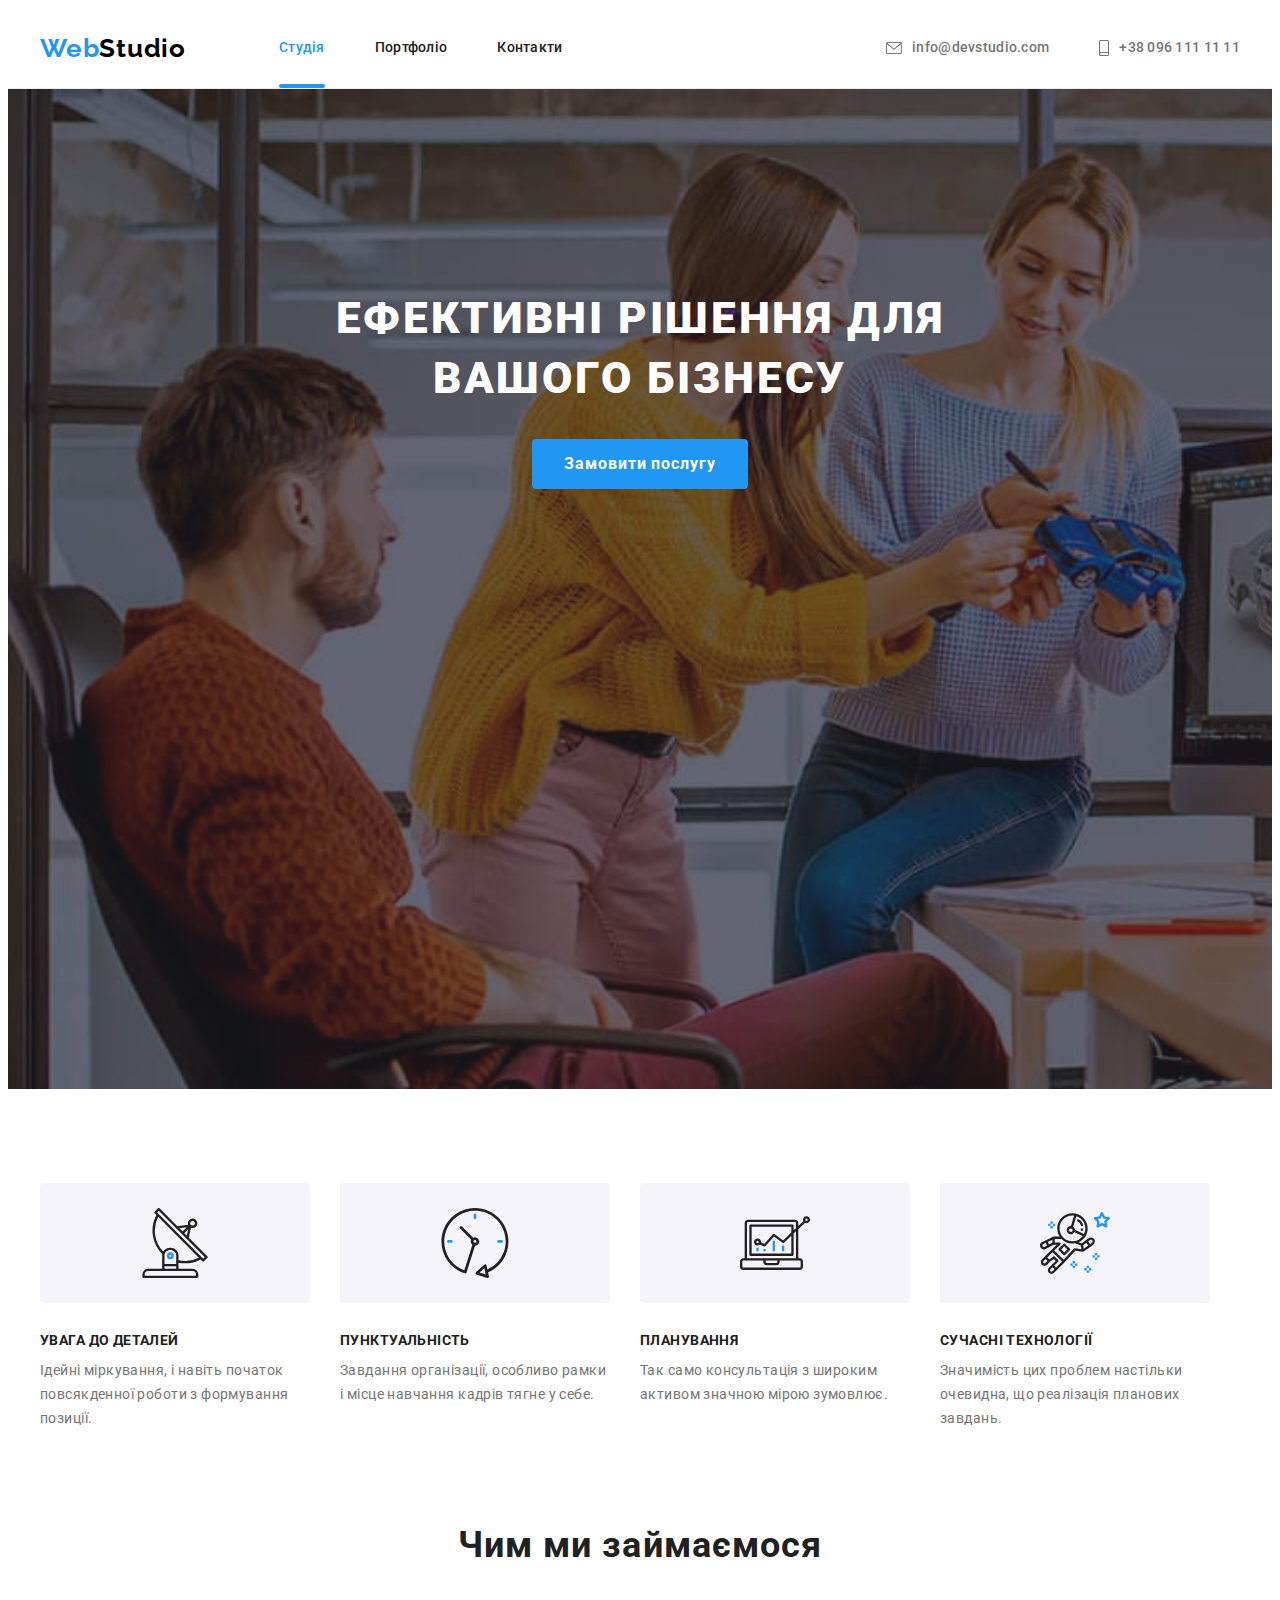
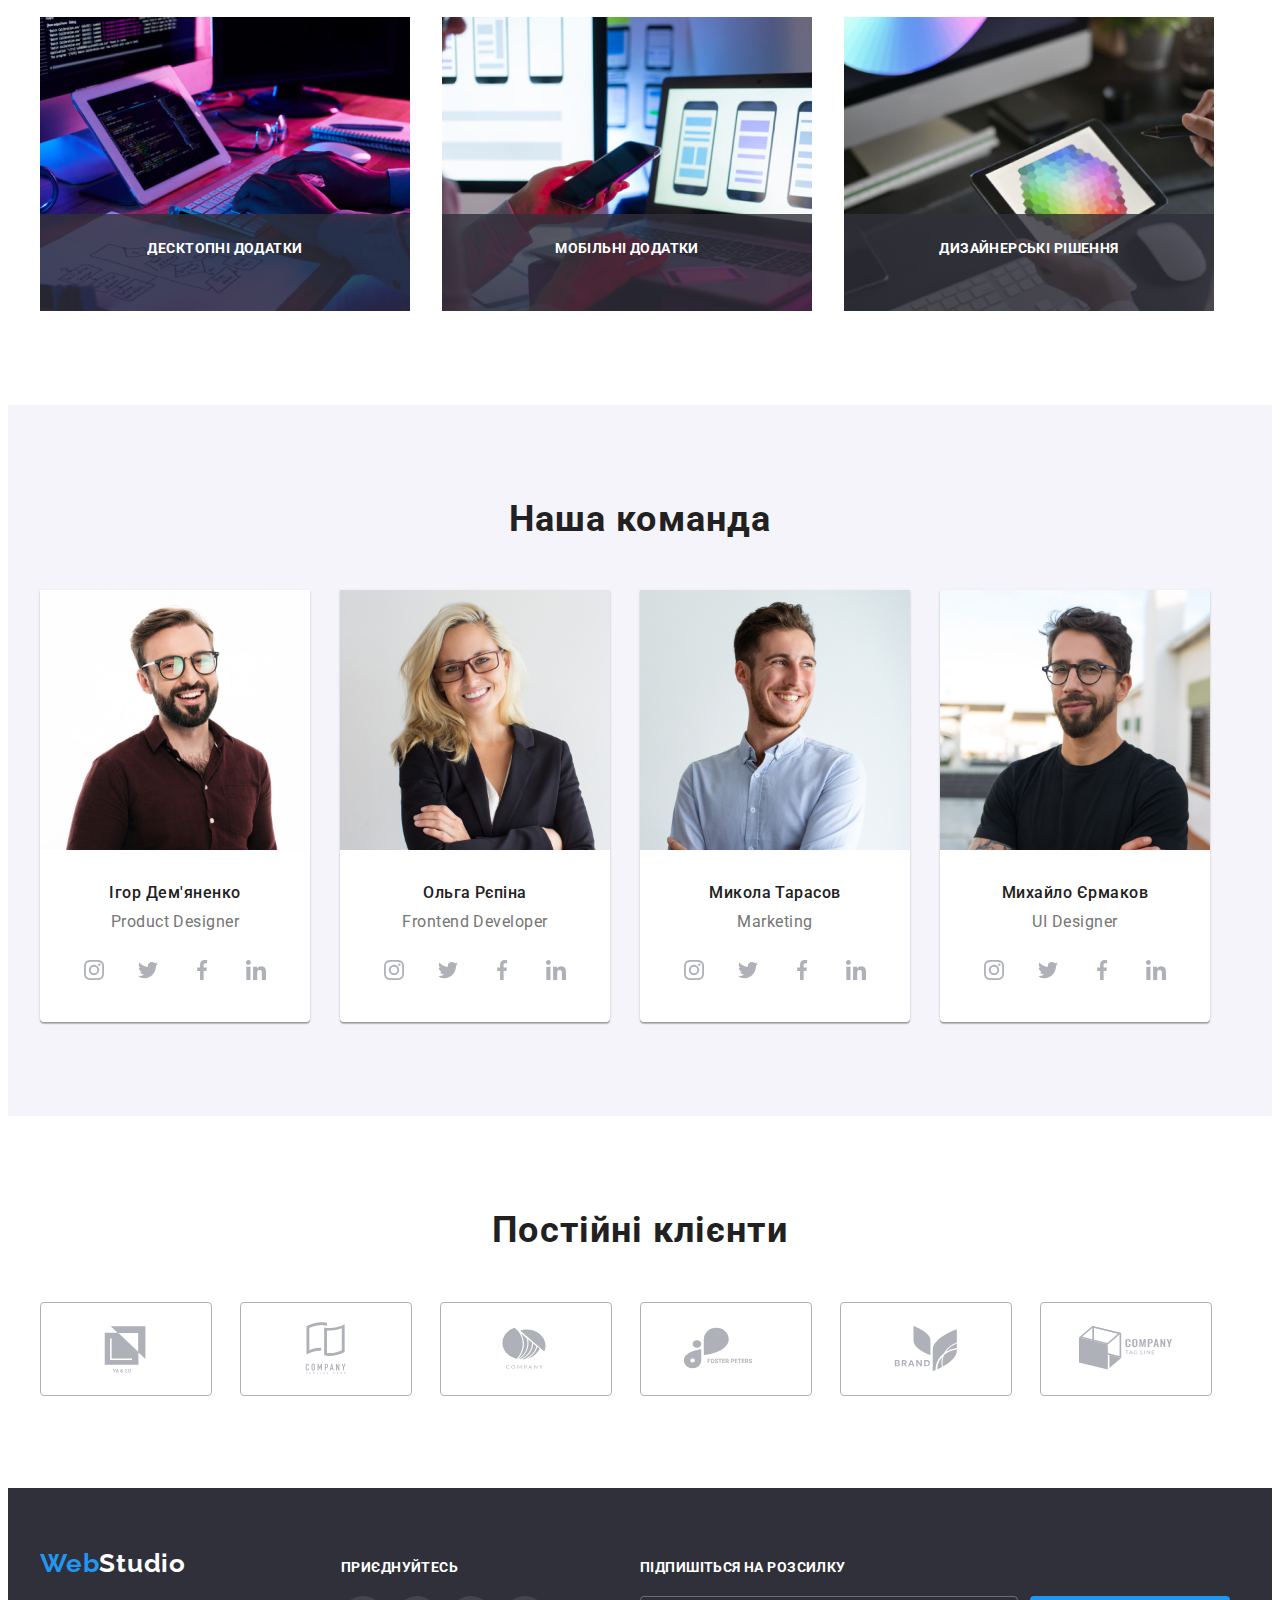
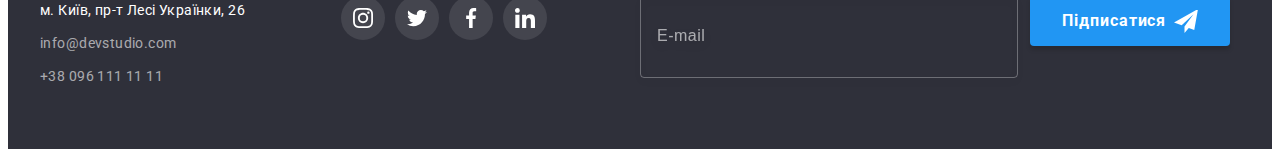
==== index.html @ b63fa40c "kopihw6" ====
<!DOCTYPE html>
<html lang="uk">
  <head>
    <meta charset="UTF-8" />
    <meta http-equiv="X-UA-Compatible" content="IE=edge" />
    <meta name="viewport" content="width=device-width, initial-scale=1.0" />
    <link rel="preconnect" href="https://fonts.googleapis.com">
<link rel="preconnect" href="https://fonts.gstatic.com" crossorigin>
<link href="https://fonts.googleapis.com/css2?family=Raleway:wght@700&family=Roboto:wght@400;500;700;900&display=swap" rel="stylesheet">
<link rel="stylesheet" href="https://cdnjs.cloudflare.com/ajax/libs/modern-normalize/1.1.0/modern-normalize.min.css" 
integrity="sha512-wpPYUAdjBVSE4KJnH1VR1HeZfpl1ub8YT/NKx4PuQ5NmX2tKuGu6U/JRp5y+Y8XG2tV+wKQpNHVUX03MfMFn9Q==" crossorigin="anonymous" referrerpolicy="no-referrer" />    
<link rel="stylesheet" href="css/styles.css">
    <title>Студія</title>
  </head>
  <body>
    <!-- шапка-->
    <header class="header ">
      <div class="header-menu container">
      <a class="header-link link" href="./index.html"><span class="colortext">Web</span>Studio</a>
      <nav>
        <ul class="header-list" > 
          <li class="header-list-item list" ><a class="header-links current link" href="./index.html"> Студія</a></li>
          <li class="header-list-item list"><a class="header-links link" href="./portfolio.html">Портфоліо</a></li>
          <li class="header-list-item list"><a class="header-links link" href="#">Контакти</a></li>
        </ul>
      </nav>
      <ul class="kontakt">
        <li class="contakt-item list">
          <a class="header-mail link kontakt-link" href="mailto:info@devstudio.com">
            <svg class="kontakt-icon" width="16" height="12">
              <use href="./images/icons.svg#envelope" ></use>
            </svg>
            info@devstudio.com</a>
        </li>
        <li class="contakt-item list">
          <a class="header-tel link" href="tel:+380961111111">
            <svg class="kontakt-icon" width="10" height="16">
              <use href="./images/icons.svg#smartphone" ></use>
            </svg> 
            +38 096 111 11 11</a></li>
      </ul>
    </div>
    </header>
    <!-- главная-->
    <main >
      <!--блок 1-->
      


      <section class="hat section overlay " >
        <div class="container ">
        <h1 class="hat-title">Ефективні рішення для вашого бізнесу</h1>
        <button data-modal-open class="hat-btn" type="button">Замовити послугу</button>
        
      </div>


      </section>
   
      <!-- особенности -->
      <section class="property section" >
        <div class="container">
        <h2 class="visually-hidden" >Особености</h2>
        <ul class="property-list" >
          <li class="property-item list ">

            <div class="icon-link">
              <svg class="icon-sot" width="70" height="70">
                <use href="./images/icons.svg#antenna"></use>
              </svg>
             </div>
            <h3 class="property-titles">УВАГА ДО ДЕТАЛЕЙ</h3>
            <p class="property-text">
              Ідейні міркування, і навіть початок повсякденної роботи з
              формування позиції.
            </p>
          </li>
          <li class="property-item list ">
            <div class="icon-link">
              <svg class="icon-sot" width="70" height="70">
                <use href="./images/icons.svg#clock"></use>
              </svg>
            </div>
            <h3 class="property-titles">ПУНКТУАЛЬНІСТЬ</h3>
             <p class="property-text">
              Завдання організації, особливо рамки і місце навчання кадрів тягне
              у себе.
            </p>
          </li>
          <li class="property-item list ">
            <div class="icon-link">
              <svg class="icon-sot" width="70" height="70">
                <use href="./images/icons.svg#diagram"></use>
              </svg>
            </div>
            <h3 class="property-titles">ПЛАНУВАННЯ</h3>
            <p class="property-text">
              Так само консультація з широким активом значною мірою зумовлює.
            </p>
          </li>
          <li class="property-item list ">
            <div class="icon-link">
              <svg class="icon-sot" width="70" height="70">
                <use href="./images/icons.svg#astronaut"></use>
              </svg>
            </div>
            <h3 class="property-titles">СУЧАСНІ ТЕХНОЛОГІЇ</h3>
            <p class="property-text">
              Значимість цих проблем настільки очевидна, що реалізація планових
              завдань.
            </p>
          </li>
        </ul>
      </div>
      </section>

      <!-- наши работы -->
      <section class="work">
        <div class="container">
        <h2 class="work-title">Чим ми займаємося</h2>
        <ul class="work-list">
          <li class="work-item list">
            <a  href="#">
              <div class="work-link" >
                  <img
                src="./images/img1.jpg"
                alt="веб сайті"
                width="370"
                height="294"
              />
              <p class="work-text">
                Десктопні додатки
              </p>
            
              </div>
            </a>
          </li>

          <li class="work-item list">
            <a href="#">
              <div class="work-link" >
              <img
                src="./images/img2.jpg"
                alt="додаткі"
                width="370"
                height="294" />
            <p class="work-text">
              Мобільні додатки
            </p>
            </div>
          </a>
          </li>

          <li class="work-item list">
            <a href="#">
              <div class="work-link" >
              <img
                src="./images/img3.jpg"
                alt="дизайн"
                width="370"
                height="294" />
                <p class="work-text">
                  Дизайнерські рішення
                </p>
              
                </div>
              </a>
          </li>

        </ul>
        </div>
      </section>
      <!-- наша команда -->
      <section class="team section">
        <div class="container">
        <h2 class="team-title">Наша команда</h2>
        <ul class="team-list">
          <li class="team-item list">
            <img
              src="./images/img41.jpg"
              alt="Ігор Дем'яненко"
              width="270"
              height="260"
            />
            <div class="team-dop">
                <h3 class="team-item-title">Ігор Дем'яненко</h3>
                <p class="team-item-text" lang="en">Product Designer</p>
          
                  <ul class="team-cot-list">
              <li class="team-cot-item">
                  <a class="team-cot-link" href="">
                    <svg class="team-cot-icon" width="20" height="20">
                      <use href="./images/icons.svg#instagram-">
                      </use>
                    </svg>
                  </a>
              </li>
              <li class="team-cot-item">
                <a class="team-cot-link" href="">
                  <svg class="team-cot-icon" width="20" height="20">
                    <use href="./images/icons.svg#twitter-1">
                    </use>
                  </svg>
                </a>
              </li>
              <li class="team-cot-item">
                <a class="team-cot-link" href="">
                  <svg class="team-cot-icon"  width="20" height="20">
                    <use href="./images/icons.svg#facebook">
                    </use>
                  </svg>
                </a>
              </li>
              <li class="team-cot-item">
                <a class="team-cot-link" href="">
                  <svg class="team-cot-icon"  width="20" height="20">
                    <use href="./images/icons.svg#linkedin-1">
                    </use>
                  </svg>
                </a>
              </li>
            </ul>
          </div>

          </li>
          <li class="team-item list">
            <img
              src="./images/img42.jpg"
              alt="Ольга Рєпіна"
              width="270"
              height="260"
            />
            <div class="team-dop">
               <h3 class="team-item-title">Ольга Рєпіна</h3>
            <p class="team-item-text"  lang="en">Frontend Developer</p>
              <ul class="team-cot-list">
          <li class="team-cot-item">
              <a class="team-cot-link" href="">
                <svg class="team-cot-icon" width="20" height="20" >
                  <use href="./images/icons.svg#instagram-">
                  </use>
                </svg>
              </a>
          </li>
          <li class="team-cot-item">
            <a class="team-cot-link" href="">
              <svg class="team-cot-icon" width="20" height="20" >
                <use href="./images/icons.svg#twitter-1">
                </use>
              </svg>
            </a>
          </li>
          <li class="team-cot-item">
            <a class="team-cot-link" href="">
              <svg class="team-cot-icon"  width="20" height="20" >
                <use href="./images/icons.svg#facebook">
                </use>
              </svg>
            </a>
          </li>
          <li class="team-cot-item">
            <a class="team-cot-link" href="">
              <svg class="team-cot-icon"  width="20" height="20" >
                <use href="./images/icons.svg#linkedin-1">
                </use>
              </svg>
            </a>
          </li>
        </ul>
      </div>
           
          </li>
          <li class="team-item list">
            <img
              src="./images/img43.jpg"
              alt="Микола Тарасов"
              width="270"
              height="260"
            />
            <div class="team-dop">
                <h3 class="team-item-title">Микола Тарасов</h3>
                <p class="team-item-text" lang="en">Marketing</p>

              <ul class="team-cot-list">
          <li class="team-cot-item">
              <a class="team-cot-link" href="">
                <svg class="team-cot-icon" width="20" height="20">
                  <use href="./images/icons.svg#instagram-">
                  </use>
                </svg>
              </a>
          </li>
          <li class="team-cot-item">
            <a class="team-cot-link" href="">
              <svg class="team-cot-icon" width="20" height="20">
                <use href="./images/icons.svg#twitter-1">
                </use>
              </svg>
            </a>
          </li>
          <li class="team-cot-item">
            <a class="team-cot-link" href="">
              <svg class="team-cot-icon"  width="20" height="20">
                <use href="./images/icons.svg#facebook">
                </use>
              </svg>
            </a>
          </li>
          <li class="team-cot-item">
            <a class="team-cot-link" href="">
              <svg class="team-cot-icon"  width="20" height="20">
                <use href="./images/icons.svg#linkedin-1">
                </use>
              </svg>
            </a>
          </li>
        </ul>
      </div>
          </li>
          <li class="team-item list">
            <img
              src="./images/img44.jpg"
              alt="Михайло Єрмаков"
              width="270"
              height="260"
            />
            <div class="team-dop">
             <h3 class="team-item-title">Михайло Єрмаков</h3>
             <p class="team-item-text" lang="en">UI Designer</p>  
            
              <ul class="team-cot-list">
          <li class="team-cot-item">
              <a class="team-cot-link" href="">
                <svg class="team-cot-icon" width="20" height="20">
                  <use href="./images/icons.svg#instagram-">
                  </use>
                </svg>
              </a>
          </li>
          <li class="team-cot-item">
            <a class="team-cot-link" href="">
              <svg class="team-cot-icon" width="20" height="20">
                <use href="./images/icons.svg#twitter-1">
                </use>
              </svg>
            </a>
          </li>
          <li class="team-cot-item">
            <a class="team-cot-link" href="">
              <svg class="team-cot-icon"  width="20" height="20">
                <use href="./images/icons.svg#facebook">
                </use>
              </svg>
            </a>
          </li>
          <li class="team-cot-item">
            <a class="team-cot-link" href="">
              <svg class="team-cot-icon"  width="20" height="20">
                <use href="./images/icons.svg#linkedin-1">
                </use>
              </svg>
            </a>
          </li>
        </ul>
      </div>
          </li>
        </ul>
        </div>
      </section>
    </main>

    <!-- ПОСТОЯННІЕ КЛИЕНТІ -->
    <section class="klients section ">
      <div class="container">
        <h2 class="klients-title">Постійні клієнти</h2>
        <ul class="klients-list">
          <ll class="klients-item">
            <a class="klients-link" href="">
              <svg class="klients-icon" width="106" height="60">
                <use href="./images/icons.svg#Logo"></use>
              </svg>
            </a>
          </ll>
          <ll class="klients-item">
            <a class="klients-link" href="">
              <svg class="klients-icon" width="106" height="60">
                <use href="./images/icons.svg#Logo-1"></use>
              </svg>
            </a>
          </ll>
          <ll class="klients-item">
            <a class="klients-link" href="">
              <svg class="klients-icon" width="106" height="60">
                <use href="./images/icons.svg#Logo-2"></use>
              </svg>
            </a>
          </ll>
          <ll class="klients-item">
            <a class="klients-link" href="">
              <svg class="klients-icon" width="106" height="60">
                <use href="./images/icons.svg#Logo-3"></use>
              </svg>
            </a>
          </ll>
          <ll class="klients-item">
            <a class="klients-link" href="">
              <svg class="klients-icon" width="106" height="60">
                <use href="./images/icons.svg#Logo-4"></use>
              </svg>
            </a>
          </ll>
          <ll class="klients-item">
            <a class="klients-link" href="">
              <svg class="klients-icon" width="106" height="60">
                <use href="./images/icons.svg#Logo-5"></use>
              </svg>
            </a>
        </ll>
        </ul>
      </div>
    </section>

    <!--підвал-->
    <footer class="footer ">
      <div class="container footer-container">
      <div class="footer-nav">
      <a class="footer-link link" href="./index.html"> <span class="colortext">Web</span>Studio</a>
      <address class="adress">
        <p class="adress-text">м. Київ, пр-т Лесі Українки, 26 </p>
        <ul class="">
          <li class="list">
            <a class="footer-mail link" href="mailto:info@devstudio.com">info@devstudio.com</a>
          </li>
          <li class="list">
            <a class="footer-tel link" href="tel:+380961111111">+38 096 111 11 11</a></li>
        </ul>
      </address>
      </div>
      <div class="footer-cot-seti">
        <h2 class="title-cot-seti">
          приєднуйтесь
        </h2>
        <ul class="footer-cot-list">
          <li class="footer-cot-item">
              <a class="footer-cot-link" href="">
                <svg class="footer-cot-icon" width="20" height="20">
                  <use href="./images/icons.svg#instagram-">
                  </use>
                </svg>
              </a>
          </li>
          <li class="footer-cot-item">
            <a class="footer-cot-link" href="">
              <svg class="footer-cot-icon" width="20" height="20">
                <use href="./images/icons.svg#twitter-1">
                </use>
              </svg>
            </a>
          </li>
          <li class="footer-cot-item">
            <a class="footer-cot-link" href="">
              <svg class="footer-cot-icon"  width="20" height="20">
                <use href="./images/icons.svg#facebook">
                </use>
              </svg>
            </a>
          </li>
          <li class="footer-cot-item">
            <a class="footer-cot-link" href="">
              <svg class="footer-cot-icon"  width="20" height="20">
                <use href="./images/icons.svg#linkedin-1">
                </use>
              </svg>
            </a>
          </li>
        </ul>
      </div>
      <form class="js-speaker-form footer-form" >
         <h2 class="footer-form-title">Підпишіться на розсилку</h2>
    <ul class="form-item">
      <li class="form-list">
        <label for="mail">  </label>
             <input  type="email" name="mail" id="mail" placeholder="E-mail">
      </li>
      <li class="form-list">
        <button class="footer-form-btn" type="submit">Підписатися
          <svg class="footer-form-icon" width="24" height="24">
            <use href="./images/icons.svg#icon-send" ></use>
          </svg> 
         </button>
      </li>
    </ul>
      </form>
    </div>
    </footer>

    <div class="backdrop is-hidden" data-modal>
      <div class="modal">
        <button data-modal-close class="btn-close" >
          <svg class="icon-close" height="18" width="18">
            <use href="./images/close.svg#close"></use>
          </svg>
        </button>
       
        <form class="js-speaker-form modal-form" >
          <h2 class="modal-form-title">Залиште свої дані, ми вам передзвонимо</h2>
          <div class="modal-form-name">
                <input class="modal-input" type="text" name="name" id="name" placeholder=" ">
                <label class="modal-label" for="name"> Ім'я </label>

                      <svg class="name-svg" height="12px" width="12px">
                          <use href="./images/icons.svg#Vector-5"></use>
                      </svg>
          </div>
          <div class="modal-form-mail">
            <input class="modal-input" type="email" name="mail" id="mail" placeholder=" ">
            <label class="modal-label"  for="mail"> Пошта </label>
        
              <svg class="name-svg" height="12px" width="12px">
                  <use href="./images/icons.svg#Vector-1"></use>
              </svg>
     
          </div> 
          <div class="modal-form-tel">
            <input class="modal-input" type="tel" name="tel" id="tel" placeholder=" ">
            <label class="modal-label"  for="tel"> Телефон </label>
          
              <svg class="name-svg" height="12px" width="12px">
                  <use href="./images/icons.svg#Vector-2"></use>
              </svg>
      
          </div> 



          <div class="modal-form-comment">
            <label class="modal-label-comment"  for="comment"> Коментар </label>
            <textarea class="modal-comment" name="comment" id="comment"  placeholder="Введіть текст"></textarea>
          </div> 


          <div class="madal-form-policy">
            <label class="modal-label-policy" > 
              <input class="checkbox" type="checkbox" name="policy" value="html"> 
              
              <svg class="modal-icon" width="11px" height="8px">
                <use href="./images/icons.svg#Vector"></use>
              </svg> 
              Погоджуюся з розсилкою та приймаю <a class="policy-link" href="">Умови договору </a>
            </label>
            </div> 
          <button class="btn-modal-form" type="submit">Відправити</button>
       </form> 
      </div>
      
      </div>
    <script src="./js/modal.js"></script>
     <script>
      (() => {
          document.querySelector('.js-speaker-form').addEventListener('submit', e => {
              e.preventDefault();

              new FormData(e.currentTarget).forEach((value, name) =>
                  console.log(`${name}: ${value}`),
              );

              e.currentTarget.reset();
          });
      })();
  </script> 
  </body>
</html>
---- css/styles.css ----
/* основной цвет #212121 */
/* вторичній цвет #757575 */
/* белый #FFFFFF*/
/* акцент-синий #2196F3*/
/* background: #F5F4FA;
background: #2F303A;
 */

:root{
    --primary-text-color:#212121;
    --titl-text-color:#757575;
    --accent-color:#2196F3;
    --background-color:#F5F4FA;
    --background-color-footer:#2F303A;
    --color-white: #fff;
    --timing-function: cubic-bezier(0.4, 0, 0.2, 1);

    
}
 
body {
    font-family: 'Roboto', sans-serif;
    background: #FFFFFF;
    color: var(--primary-text-color);
}

.container {
    width: 1200px;
    margin: 0 auto; 
    padding: 0 15px;
    padding-right: 15px; 
    /* background-color: aqua;  */

}

p,
h1,
h2,
h3,
h4,
h5,
h6
{
margin: 0;
}
ul {
    margin: 0;
    padding-left: 0;
    list-style: none;
}
.section{
    padding: 94px 0;
}
/* ----------------------шапка - header----------------------*/
.header-link{
    font-family: 'Raleway';
    font-style: normal;
    font-weight: 700;
    font-size: 26px;
    line-height: 1.19;
    letter-spacing: 0.03em;
    color: black;
    transition: color 250ms cubic-bezier(0.4, 0, 0.2, 1);
}
.colortext
{
    color: var(--accent-color)  ;
}
.list{
    list-style: none;
    margin: 0;
    padding: 0;
}
.link{
    text-decoration: none;
}
.header{
    background-color:#FFFFFF ;
    border-bottom: 1px solid #ececec;
}
.header-links{ 
    display: block;
    padding-top: 32px;
    padding-bottom: 32px;  
    font-weight: 500;
    font-size: 14px;
    line-height: 1.14;
    letter-spacing: 0.02em;
    color: var(--primary-text-color);
    transition:  color 250ms cubic-bezier(0.4, 0, 0.2, 1);
/* position: relative; */
}

.header-links:hover,
.header-links:focus {
    color: var(--accent-color);
}
.header-link:hover,
.header-link:focus {
    color: var(--accent-color);
}
.header-list {
    display: flex; 
    margin-left: 93px;
     
}

.header-list-item:not(:last-child)
{
    margin-right: 50px;
}

.header-mail, .header-tel {
    display:flex;
    align-items: center;
    padding-top: 32px;
    padding-bottom: 32px; 
    font-weight: 500;
    font-size: 14px;
    line-height: 1.14;
    letter-spacing: 0.02em;
    color: var(--titl-text-color);
    transition: color 250ms cubic-bezier(0.4, 0, 0.2, 1);
}
.header-mail:hover, .header-tel:hover,
.header-mail:focus, .header-tel:focus
{   color: var(--accent-color);}
.kontakt{
    display: flex;
    margin-left: auto;
    justify-content: center;
}
.contakt-item:not(:last-child){
    margin-right: 50px;
}
.header-menu{
    display: flex;
    align-items: center;
}
/* подчеркивание для активной страницы */
.current
{
    position: relative; 
    color:var(--accent-color);
    transition-property: background-color;
    transition-duration: 250ms; 
}
.current::after{
 position: absolute; 
    content: "";
    display: block;
    color: var(--accent-color);
    /* top: 97%;   */
    left: 0;
    bottom: 0; 
    width: 100%;
    height: 4px;
    background-size: cover; 
    background-color: var(--accent-color);
    border-radius: 2px;
    transition: 250ms cubic-bezier(0.4, 0, 0.2, 1);
}
/* иконки в контактах в шапке */
.kontakt-icon{
    fill: currentColor;
    margin-right: 10px;
}

/* -------------шапка в mane--------------- */
.overlay{
    background-image:linear-gradient(to right, rgba(47, 48, 58, 0.4),rgba(47, 48, 58, 0.4)),
     url(../images/header.jpg);
    margin-left: auto;
    margin-right: auto;
    max-width: 1600px;
    height: 600px;
    background-color:  #C4C4C4;
    background-repeat: no-repeat;
    background-size: cover;
   
}
.hat{
    padding: 200px 0;
    text-align: center;   
    
   

    
}
.hat-title{
    font-weight: 900;
    font-size: 44px;
    line-height: 1.36;
     text-align: center;  
    letter-spacing: 0.06em;
    text-transform: uppercase;
    color: #FFFFFF;
    margin-top: 0;
    margin-bottom: 30px;
    margin-right: auto;
    margin-left:auto;
    width: 696px;
}

.hat-btn{
    display: inline-block;
     align-items: center; 
    font-family: 'Roboto';
    font-style: normal;
    font-weight: 700;
    font-size: 16px;
    line-height: 1.87;
    background-color:var(--accent-color) ;
    color: #FFFFFF;
    cursor: pointer;
    letter-spacing: 0.06em;
    border-radius: 4px;
    padding: 10px 32px;
    border: none;
    text-align: center; 
    min-width: 216px;
 
    }  


    /* модалка */
    .backdrop{
        position: fixed;
        top: 0;
        left: 0;
        width: 100%;
        height: 100%;
        background:  rgba(0, 0, 0, 0.2);
        transition: opacity 300ms linear, visibility 300ms linear;
    }
    .modal{
position: absolute;
width: 528px;
min-height: 581px;
left: 50%;
top: 50%;
background: #FFFFFF;
box-shadow: 0px 1px 3px rgba(0, 0, 0, 0.12), 0px 1px 1px rgba(0, 0, 0, 0.14), 0px 2px 1px rgba(0, 0, 0, 0.2);
border-radius: 4px;
transform: translate(-50%, -50%) scale(1);
transition: transform 250ms cubic-bezier(0.4, 0, 0.2, 1);
    }
.backdrop.is-hidden .modal{
    transform: translate(-50%, -50%) scale(0);
    transition: transform 250ms cubic-bezier(0.4, 0, 0.2, 1);
}
    

   
  .icon-close:focus, .icon-close:hover, 
   .btn-close:focus, .btn-close:hover {
    fill: var(--accent-color);


   }
   .btn-close{
    position: absolute;
    background: #fff;
    border: 1px solid rgba(0, 0, 0, 0.1);
    display: flex;
    align-items: center;
    justify-content: center;
    width: 30px;
    height: 30px;
    border-radius: 50%;
    top: 8px;
    right: 8px;
    cursor: pointer;
    fill: #000;;
    z-index: 3;

   }
   .backdrop.is-hidden{
    opacity: 0;
    pointer-events: none;
    visibility: hidden;
   }
   
/* -------------------особенности -----------------*/
.visually-hidden {
    position: absolute;
    width: 1px;
    height: 1px;
    margin: -1px;
    border: 0;
    padding: 0;
    white-space: nowrap;
    clip-path: inset(100%);
    clip: rect(0 0 0 0);
    overflow: hidden;}
.property-list{
    display: flex;
    
}
.property-item{
    width: 270px;
}
 /* .property-item::before{ 
    display:block;
    content:"";
    height: 120px;
    background-size: 70px; 
    background-repeat: no-repeat;
    background-position: center;
    background-color: #F5F4FA;
    border-radius: 4px;
    margin-bottom: 30px;
}
.icon-antenna::before{
   
    background-image: url(../images/antenna\ 1.svg);
}
.icon-clock::before{
    background-image: url(../images/clock\ 1.svg);
}
.icon-diagram::before{
    background-image: url(../images/diagram\ 1.svg);
}
.icon-astranavt::before{
background-image: url(../images/astronaut\ 1.svg); } */

.property-item:not(:last-child){
    margin-right: 30px;
}    

 .icon-link{
    color: var(--primary-text-color);
    display: flex;
    align-items: center;
    justify-content: center;
    background:var(--background-color);
    width: 270px;
    height: 120px;
    border:none;
    border-radius: 4px;
    margin-bottom: 30px;

}
.icon-sot{
    fill: currentColor;
}
.property-titles{
    font-weight: 700;
    font-size: 14px;
    line-height: 1.14;
    letter-spacing: 0.03em;
    text-transform: uppercase;
    color: var(--primary-text-color);
    margin-bottom: 10px;

}
.property-text{
    font-size: 14px;
    line-height: 1.71;
    letter-spacing: 0.03em;
    color: var(--titl-text-color);
}

/* -------------------наши роботі--------------- */
 .work-title{
    font-weight: 700;
    font-size: 36px;
    line-height: 1.16;
    text-align: center; 
    letter-spacing: 0.03em;
    color:var(--primary-text-color);
    margin-bottom: 50px;
    }
.work
{ padding-bottom: 94px;}
    .work-list{
        display: flex;
    }
    .work-item:not(:last-child){
        margin-right: 32px;
    }
.work-link{
    position: relative; 
    display: block;
    line-height: 0;
}
.work-text{
  position: absolute;  
 font-weight: 700;
font-size: 14px;
line-height: 1.14;
text-align: center;
letter-spacing: 0.03em;
text-transform: uppercase;  
bottom: 0;
right: 0;
width: 370px;
height: 70px;
padding-top: 27px;
text-align: center;
background: rgba(47, 48, 58, 0.8);
color: #ffffff;
}


/* ---------команда--------------- */

.team{
    background: #F5F4FA;
}
 .team-title{
    font-weight: 700;
    font-size: 36px;
    line-height: 1.16;
    text-align: center; 
    letter-spacing: 0.03em;
    color:var(--primary-text-color);
    margin-bottom: 50px;
 }
 .team-list{
    display: flex;
    
 }
 .team-item{
width: 270px;
left: 815px;
top: 1632px;
background: #FFFFFF;
box-shadow: 0px 1px 3px rgba(0, 0, 0, 0.12), 0px 1px 1px rgba(0, 0, 0, 0.14), 0px 2px 1px rgba(0, 0, 0, 0.2);
border-radius: 0px 0px 4px 4px;
 }
 .team-item:not(:last-child){
    margin-right: 30px;
 }
  .team-item-title{
    font-weight: 500;
    font-size: 16px;
    line-height: 1.18;
    text-align: center;
    letter-spacing: 0.03em;
    color: var(--primary-text-color);
    
  }
  .team-item-text{
    font-size: 16px;
    line-height: 1.18;
    text-align: center;
    letter-spacing: 0.03em;
    color: var(--titl-text-color);
    padding-top: 10px; 
  }
 .team-dop{
    padding: 30px 0;
    text-align: center;
   

/* Наша команда -- соц сети  */
    
} 
.team-cot-link{
    color:  #AFB1B8;
    display: flex;
    align-items: center;
    justify-content: center;
    width: 44px;
    height: 44px;
    border-radius: 50%;
    background:var(--color-white);
  
    transition: color 250ms linear,background 250ms linear;
}
.team-cot-link:hover, .team-cot-link:focus{
   background-color: var(--accent-color);
   color: var(--color-white);
}
.team-cot-icon{
    fill: currentColor;
}
.team-cot-list{
    display: flex;
    align-items: center;
    justify-content: center;
    margin-top: 16px;
  
 
}
.team-cot-item:not(:last-child){
    margin-right: 10px;
}
/* ПОСТОЯННЫЕ КЛИЕНТЫ */
.klients-title{
font-style: normal;
font-weight: 700;
font-size: 36px;
line-height: 1.16;
text-align: center;
letter-spacing: 0.03em;
margin-bottom: 50px;
color: var(--primary-text-color);
}
.klients-item{
    width: 170px;
    height: 92px;   
}
      .klients-link{
        color:  #AFB1B8;
        display: flex;
        align-items: center;
        justify-content: center;
        background:var(--color-white);
        width: 100%;
        height: 100%;
        border: 1px solid #AFB1B8;
        border-radius: 4px;
    
        transition: color 250ms linear, border 250ms linear;
    }
    .klients-link:hover, .klients-link:focus{
       color: var(--accent-color);
       border-color: var(--accent-color);
    }
    .klients-icon{
        fill: currentColor;
    }
    .klients-list{
        display: flex;
     
    }
    .klients-item:not(:last-child){
        margin-right: 30px;
    }  
/* ----------------футер-подвал ------------------*/
.footer-mail, .footer-tel{
    display: inline-block;
    font-style: normal;
    font-size: 14px;
    line-height: 1.71;
    letter-spacing: 0.03em;
    color: rgba(255, 255, 255, 0.6);
   transition: color 250ms cubic-bezier(0.4, 0, 0.2, 1);  
}
.footer-mail{
 padding-bottom:  9px; 
 
}

.footer-mail:hover, .footer-tel:hover,
.footer-mail:focus, .footer-tel:focus{
    color: var(--accent-color);
}
.footer{
    display: block;
    background: #2F303A;
    padding-top: 60px;
    padding-bottom: 60px;
}
.footer-container{
    display: flex;
    align-items: baseline;
}
.footer-nav{
    display: block;
    width: 231px;
}
.adress-text{
    display:inline-block;
    font-style: normal;
    font-size: 14px;
    line-height: 1.71;
    letter-spacing: 0.03em;
    color: #FFFFFF;
    padding-bottom: 9px;
}
.footer-link{
    display: inline-block;
    font-family: 'Raleway';
    font-style: normal;
    font-weight: 700;
    font-size: 26px;
    line-height: 1.19;
    letter-spacing: 0.03em;
    color: #FFFFFF;
    margin-bottom: 20px;
    transition:color 250ms cubic-bezier(0.4, 0, 0.2, 1);

}
.footer-link:hover, .footer-link:focus
{color: var(--accent-color);}
.address{
    display:block;
}

/* Социалные сети в футере */


/* присойденяйтесь */
.footer-cot-seti{
    margin-left: 70px;
}
.title-cot-seti{
display: block;
font-style: normal;
font-weight: 700;
font-size: 14px;
line-height: 1.14;
letter-spacing: 0.03em;
text-transform: uppercase;
color: #FFFFFF;
margin-bottom: 20px;
}
.footer-cot-item{
    width: 44px;
    height: 44px;
}
.footer-cot-link{
    color: #FFFFFF;
    display: flex;
    align-items: center;
    justify-content: center;
    width: 100%;
    height: 100%;
    border-radius: 50%;
    background: rgba(255, 255, 255, 0.1);
    transition: color 250ms linear, background 250ms linear;
}
.footer-cot-link:hover, 
.footer-cot-link:focus{
   background-color: var(--accent-color);
}
.footer-cot-icon{
    fill: currentColor;
}
.footer-cot-list{
    display: flex;
}
.footer-cot-item:not(:last-child){
    margin-right: 10px;
}
/*  -------PORTFOLIO------------------- */
.button{
    display: flex;
    margin-left: auto;
    justify-content:center;
    margin-bottom: 50px;

}
.button-item:not(:last-child){
    margin-right: 8px;
}

.buttons{
display:inline-block;
cursor: pointer;
border-radius: 4px;
padding: 6px 22px;
border:none;
font-family: 'Roboto';
font-style: normal;
font-weight: 500;
font-size: 16px;
line-height: 1.62;
text-align: center;
letter-spacing: 0.03em;
color: var(--primary-text-color);
background: #F5F4FA;

 transition: color 250ms linear, background 250ms linear;
}
.buttons:hover,
.buttons:focus{
    color: #FFFFFF;
    background: var(--accent-color);
    box-shadow: 0px 3px 1px rgba(0, 0, 0, 0.1),
     0px 1px 2px rgba(0, 0, 0, 0.08), 
     0px 2px 2px rgba(0, 0, 0, 0.12);
    
}
.photo-title{
 font-weight: 700;
font-size: 18px;
line-height: 2;
letter-spacing: 0.06em;
margin-bottom: 4px;
color: var(--primary-text-color);


}
.photo-text{
font-size: 16px;
line-height: 1.88;
letter-spacing: 0.03em;
color: var(--titl-text-color);

}
.photo-link{
    display: block;
    background-color: var(--color-white);
    transition: box-shadow 250ms cubic-bezier(0.4, 0, 0.2, 1);
}
.photo-link:hover, 
.photo-link:focus{
    box-shadow: 0px 1px 1px rgba(0, 0, 0, 0.12),
     0px 4px 4px rgba(0, 0, 0, 0.06), 
     1px 4px 6px rgba(0, 0, 0, 0.16);
}
.photo{
display: flex;
flex-wrap: wrap;
list-style: none;

}
.photo-item{
   margin-right: 30px;
   margin-bottom: 30px;
   outline: 1px solid #eee; 
 
}
.photo-dop{
padding: 20px 24px;
}
.photo-item:nth-child(3n){
    margin-right: 0;
}
.photo-item:nth-last-child(-n+3){
    margin-bottom: 0;
}
/* ОБВЕРТКА НА ФОТО */

.wrapper{
   position: relative;  
   overflow: hidden;
}
.wrapper-text{
    position: absolute;
    top: 0;
    left: 0;
    font-size: 18px;
    line-height: 1.56;
    letter-spacing: 0.03em;
    color: #FFFFFF;
    background-color: rgba(33, 150, 243, 0.9);
    justify-content: center;
    align-items: center;
    width: 100%;
    height: 100%;
    padding-left: 24px;
    padding-right: 24px;
    padding-top: 63px;
    transform: translateY(100%);
    transition: transform 250ms cubic-bezier(0.4, 0, 0.2, 1);
    overflow: auto;
}
.photo-link:hover .wrapper-text{
    transform: translateY(0);
}
/* форма модалки */
.modal-form{
    
    padding: 40px;
} 
.modal-form-title{
    display:block;
    font-style: normal;
    font-weight: 700;
    font-size: 20px;
    line-height: 1.15;
    text-align: center;
    letter-spacing: 0.03em;
  margin-bottom: 30px;
    color: var(--primary-text-color);
}
.modal-form-name, .modal-form-tel,
.modal-form-mail{
 position: relative;
  margin-bottom: 28px;
}


.modal-input{
width: 100%;
 height: 40px; 
   bottom: 0;
    left: 0;
    border: 1px solid rgba(33, 33, 33, 0.2); 
  padding-left: 42px;
  padding-top: 12px;
  padding-bottom: 12px;
border-radius: 4px;
cursor: pointer;
font-weight: 400;
font-size: 12px;
line-height: 1.6;
letter-spacing: 0.01em;
color: var(--primary-text-color);
transition: outline 250ms linear;
    outline: transparent;
    transition-property: background-color, fill;
    transition-duration: 250ms;
    transition-timing-function: var(--timing-function);

} 
.modal-form-comment{
    
    position: relative;
    width: 100%;
    height: 120px;

   
}
.modal-label-comment{
    position: absolute;
    font-size: 12px;
    line-height: 1.16;
    letter-spacing: 0.01em;
    color: var(--titl-text-color);
    top: 0;
    left: 0;
    transform: translateY(-120%);

}
.modal-comment{
    
width: 100%;
height: 120px;
  
    border: 1px solid rgba(33, 33, 33, 0.2); 
  
border-radius: 4px;
cursor: pointer;
padding: 12px 16px; 
font-weight: 400;
font-size: 12px;
line-height: 1.6;
letter-spacing: 0.01em;
 resize: none; 
color:var(--primary-text-color);
outline: transparent;
transition: color 250ms linear;
}
.modal-form-comment textarea::placeholder{
font-size: 12px;
line-height: 1.16;
letter-spacing: 0.01em;
color: rgba(117, 117, 117, 0.5);
}
.modal-form-comment textarea{
    color: var(--primary-text-color);
}
.modal-label{
    position: absolute;
    display:block;
   
    margin-bottom: 4px;
   padding-bottom: 4px;
    font-style: normal;
font-weight: 400;
font-size: 12px;
line-height: 1.6;
letter-spacing: 0.01em;
color: var(--titl-text-color);
    top: -50%;
    left: 0;

}
.madal-form-policy{

    display:flex;
justify-content: center;
    align-items: center;
  
   padding-top: 20px; 
    
}

.modal-label-policy{  
    display:flex;
font-family: 'Roboto';
font-style: normal;
font-weight: 400;
font-size: 14px;
line-height: 1.71;
letter-spacing: 0.03em;
color: #757575;
align-items: center;
justify-content: center;


}
 .checkbox{
    position: absolute;
    width: 1px;
    height: 1px;
    margin: -1px;
    border: 0;
    padding: 0;
    clip: rect(0 0 0 0);
    overflow: hidden; 
}
/*.modal-icon{
    display: inline-block;
    height: 15px;
    width: 16px;
    border: 2px solid var(--primary-text-color);
    border-radius: 2px;
    margin-right: 7px; 
}
.checkbox:checked + .modal-icon{
     background-color: var(--accent-color);
    background-image: url(../images/iconcheck.svg);
    background-size: contain;
    background-origin: border-box; 
    border: var(--accent-color); } */


  
    .modal-icon{
        display: block;
        height: 15px;
        width: 16px;
        background-color: var(--color-white);
        border: 2px solid var(--primary-text-color);
        border-radius: 2px;
        margin-right: 7px; 
        transition: background 250ms linear;

    }
     .checkbox:checked + .modal-icon{
        background-color: var(--accent-color); 
        border: var(--accent-color);
    } 

.btn-modal-form{
display: block;
width: 200px;
height: 50px;
background-color: var(--accent-color);
color: var(--color-white);
border: none;
box-shadow: 0px 4px 4px rgba(0, 0, 0, 0.15);
border-radius: 4px;
cursor: pointer;
font-family: 'Roboto';
font-style: normal;
font-weight: 700;
font-size: 16px;
line-height: 1.88;
align-items: center;
text-align: center;
letter-spacing: 0.06em;
margin: 30px auto 0;
transition-property: background-color, fill;
transition-duration: 250ms;
transition-timing-function: var(--timing-function);
}
.policy-link{
    font-size: 14px;
    line-height: 1.71;
    letter-spacing: 0.03em;
    line-height: 1px;
    text-decoration-line:underline; 
    color:var(--accent-color);
    margin-left: 5px;
}
 
.name-svg{
    position: absolute;
    left: 12px;
    top: 50%;
    color: var(--accent-color);
    display: inline-block;
    transform: translateY(-50%);
    transition: color 250ms linear 0s;
}
 .modal-input:focus ~ .name-svg{
    fill: #2196F3;
}   
.modal-input:focus, .modal-comment:focus{
  outline: #2196F3 1px solid; 
}




/* форма футера */
.footer-form{
   display: block;
    margin-left: 93px;
    width: 570px;
    height: 86px;
    /* justify-content: space-between; */
     
}
.footer-form-title{
display: block;
font-weight: 700;
font-size: 14px;
line-height: 1.14;
letter-spacing: 0.03em;
text-transform: uppercase;
margin-bottom: 20px;
color: #FFFFFF;

}
.footer-form-btn{
    display: flex;
    align-items: center;
    text-align: center;
    justify-content: space-around;
    padding: 10px 28px;
margin: 0;
width: 200px;
height: 50px;
background-color: var(--accent-color);
color: var(--color-white);
font-family: 'Roboto';
font-style: normal;
font-weight: 700;
font-size: 16px;
line-height: 1.88;
letter-spacing: 0.06em;
border: none;
box-shadow: 0px 4px 4px rgba(0, 0, 0, 0.15);
border-radius: 4px;
cursor: pointer;
}
.footer-form-icon{
    fill: var(--color-white);
}
.form-list input{
height: 50px;
width: 358px;
margin: 0;
padding-left: 16px;
padding-top: 15px;
padding-bottom: 15px;
background: none;
border: 1px solid rgba(255, 255, 255, 0.3);
filter: drop-shadow(0px 4px 4px rgba(0, 0, 0, 0.15));
border-radius: 4px;
color: var(--color-white);
transition: color 250ms linear;
}
.form-list input::placeholder{
font-size: 16px;
line-height: 1.25;
display: flex;
align-items: center;
letter-spacing: 0.03em;
color: rgba(255, 255, 255, 0.6);

}
.form-item{
    display: flex;
}
.form-list:not(:last-child){
    margin-right: 12px;
}
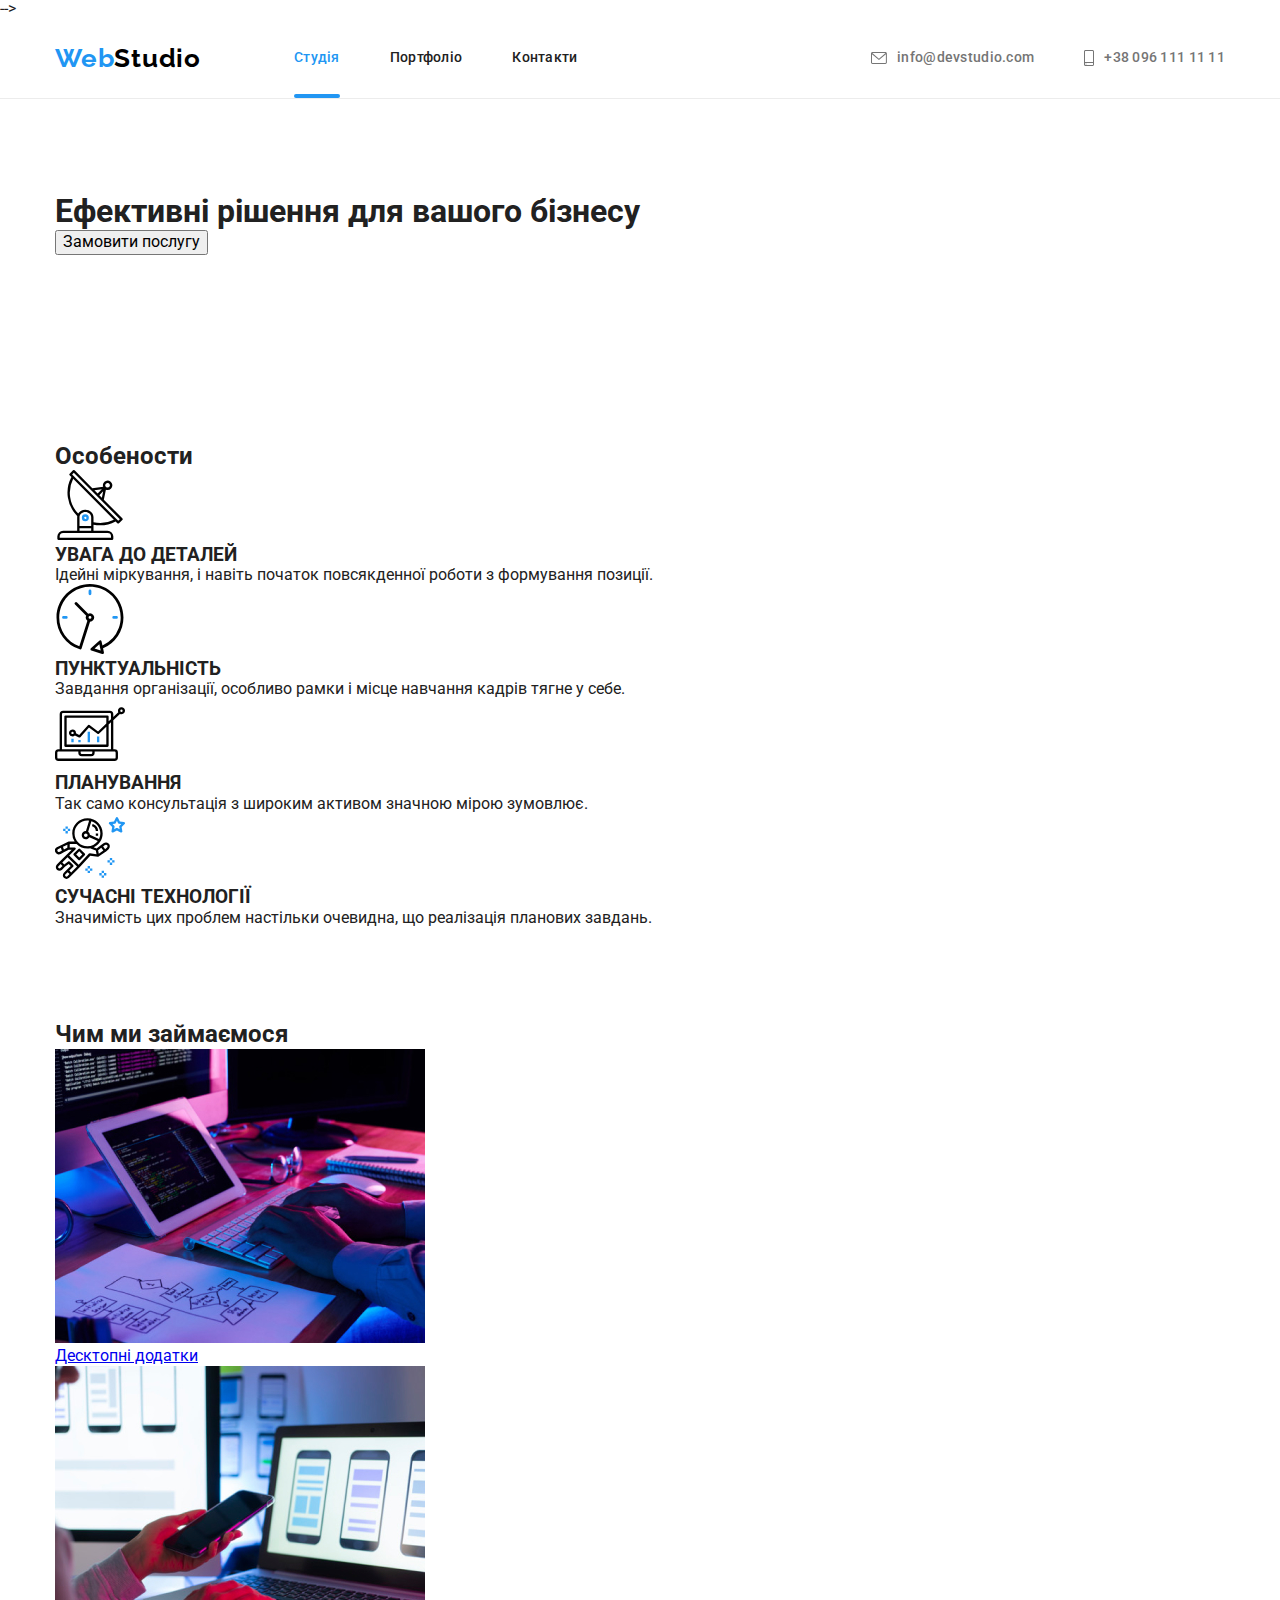
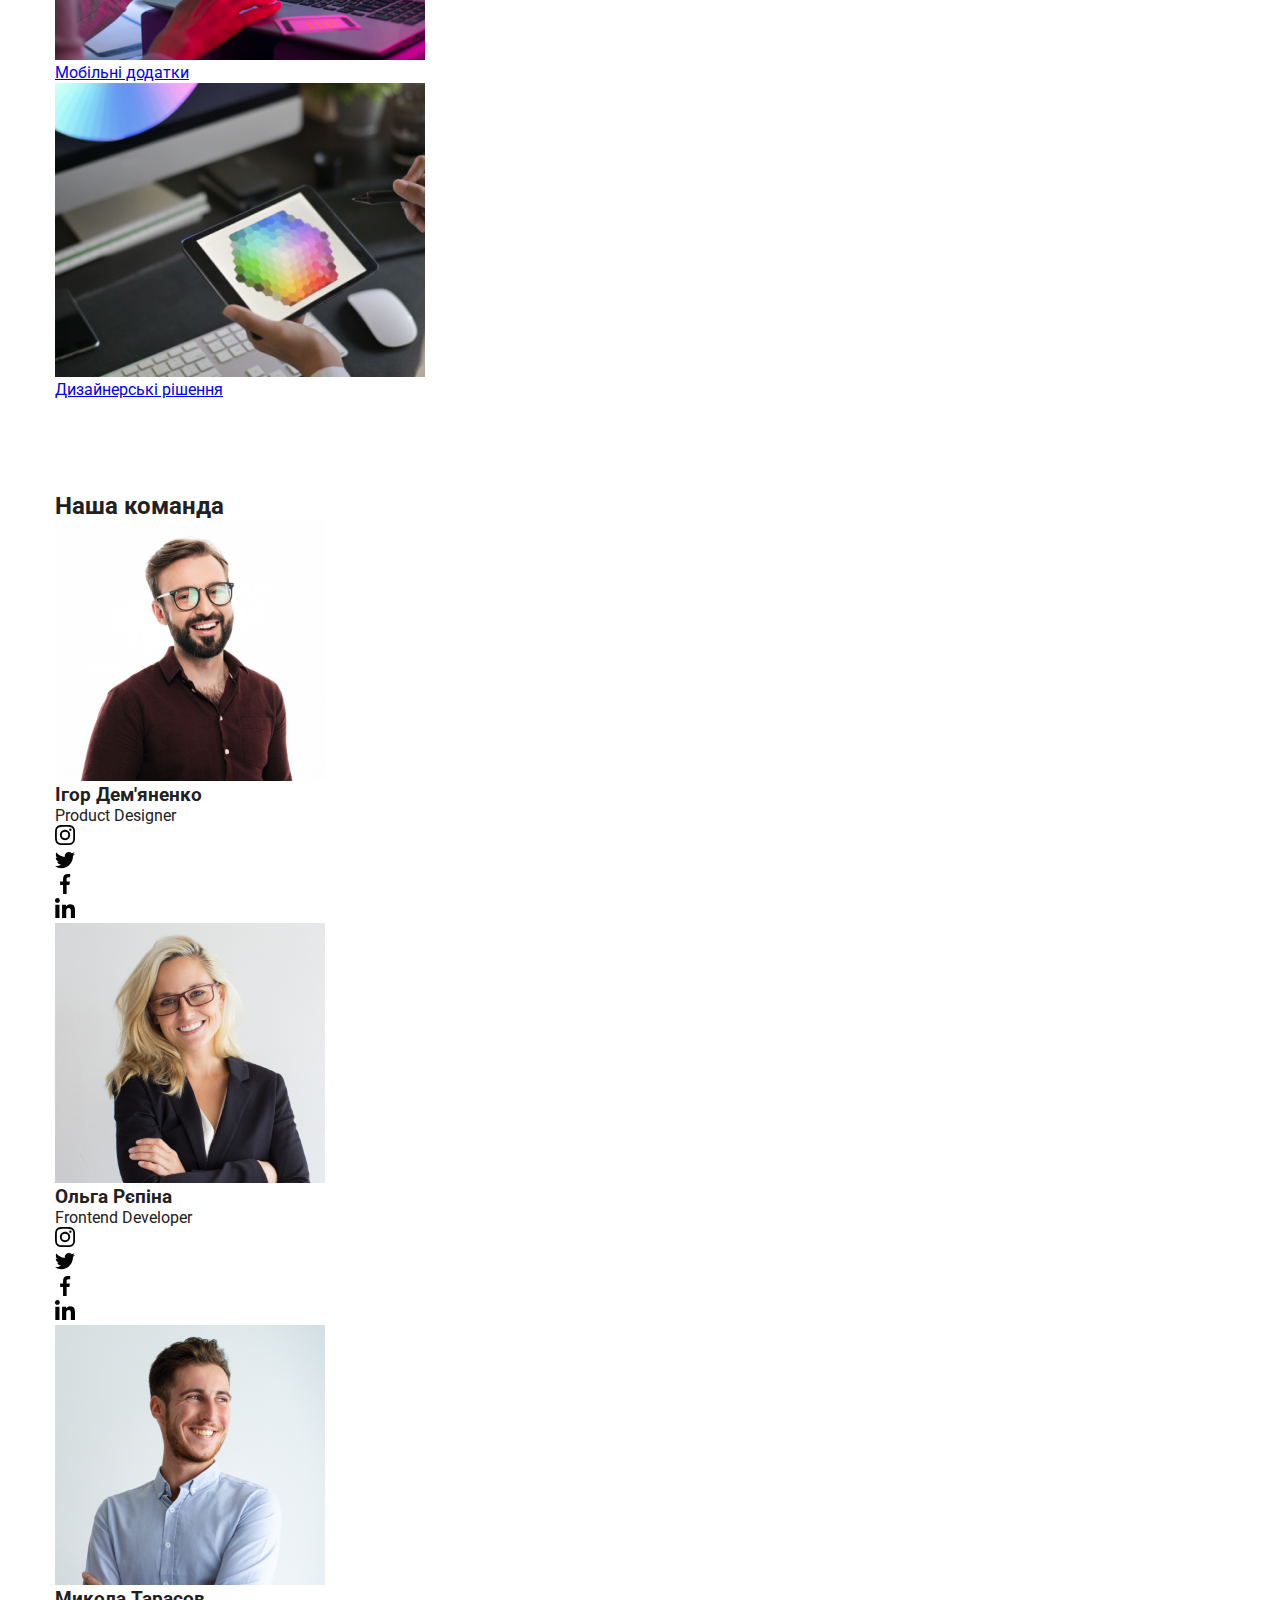
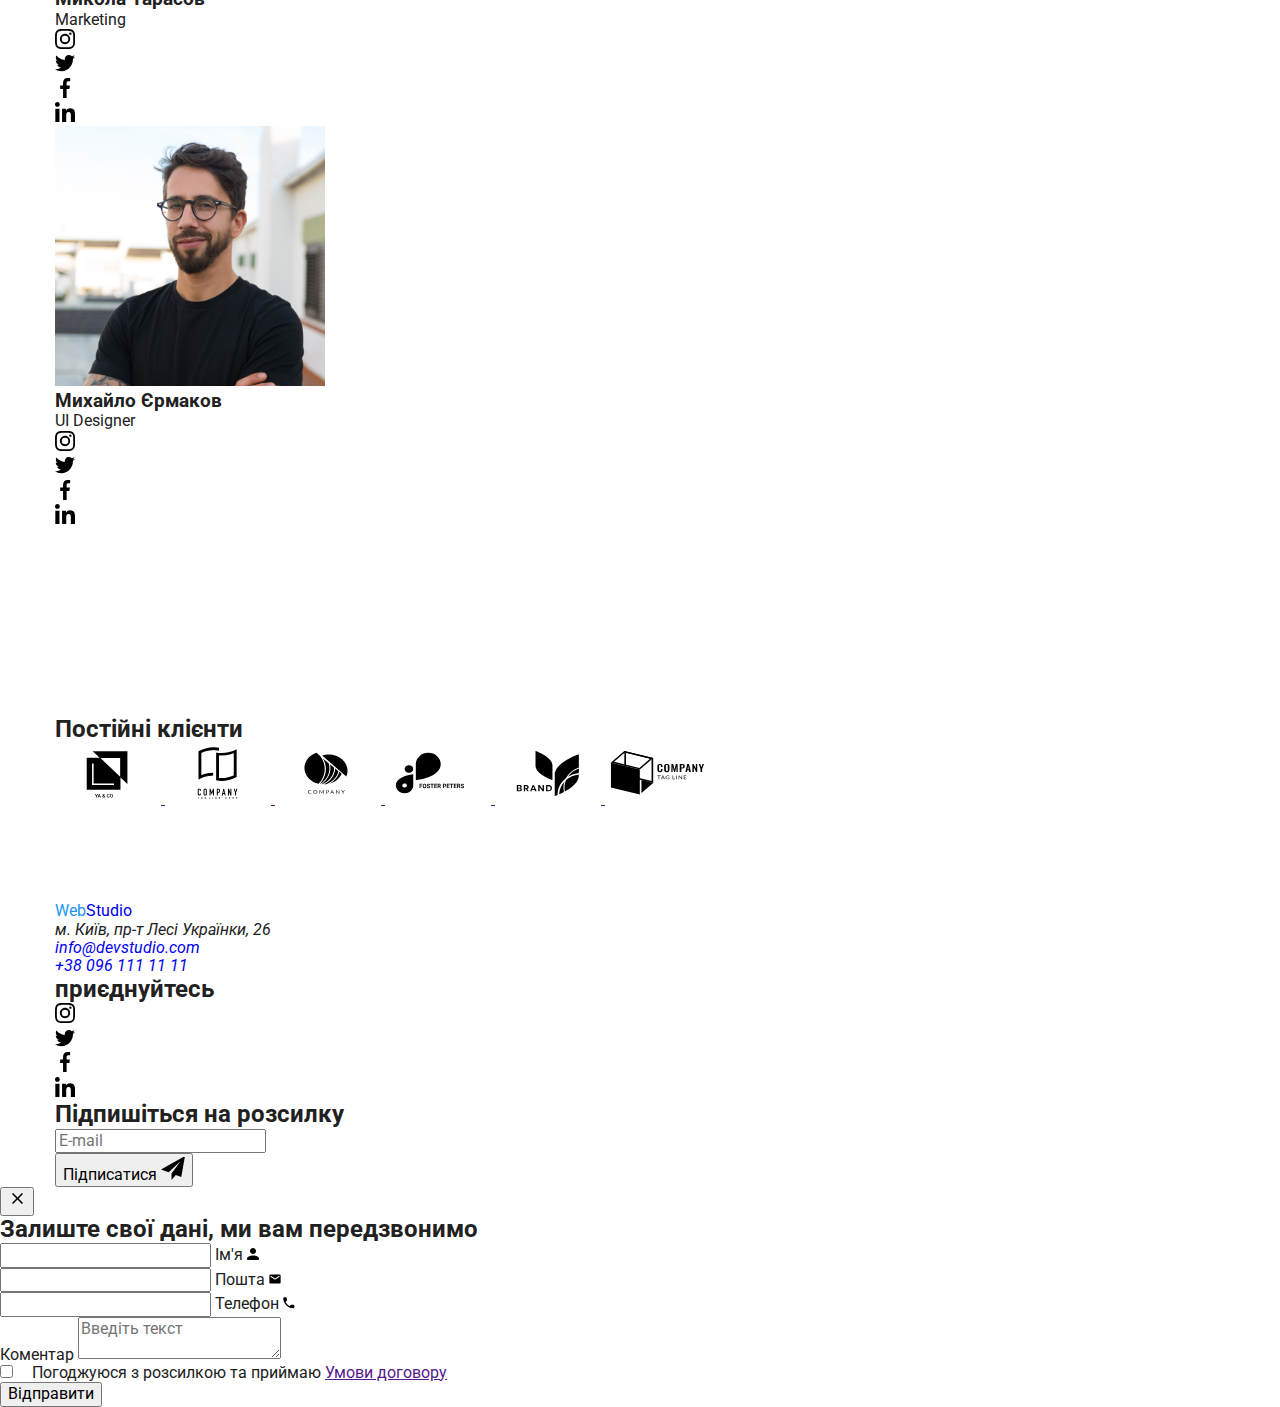
==== commit c9ab6958: "header" ====
--- a/index.html
+++ b/index.html
@@ -5,11 +5,12 @@
     <meta http-equiv="X-UA-Compatible" content="IE=edge" />
     <meta name="viewport" content="width=device-width, initial-scale=1.0" />
     <link rel="preconnect" href="https://fonts.googleapis.com">
-<link rel="preconnect" href="https://fonts.gstatic.com" crossorigin>
-<link href="https://fonts.googleapis.com/css2?family=Raleway:wght@700&family=Roboto:wght@400;500;700;900&display=swap" rel="stylesheet">
-<link rel="stylesheet" href="https://cdnjs.cloudflare.com/ajax/libs/modern-normalize/1.1.0/modern-normalize.min.css" 
+ <link rel="preconnect" href="https://fonts.gstatic.com" crossorigin>
+<link href="https://fonts.googleapis.com/css2?family=Raleway:wght@700&family=Roboto:wght@400;500;700;900&display=swap" rel="stylesheet"> -->
+ <!-- <link rel="stylesheet" href="https://cdnjs.cloudflare.com/ajax/libs/modern-normalize/1.1.0/modern-normalize.min.css" 
 integrity="sha512-wpPYUAdjBVSE4KJnH1VR1HeZfpl1ub8YT/NKx4PuQ5NmX2tKuGu6U/JRp5y+Y8XG2tV+wKQpNHVUX03MfMFn9Q==" crossorigin="anonymous" referrerpolicy="no-referrer" />    
-<link rel="stylesheet" href="css/styles.css">
+   -->
+<link rel="stylesheet" href="css/main.min.css">
     <title>Студія</title>
   </head>
   <body>
@@ -19,9 +20,9 @@
       <a class="header-link link" href="./index.html"><span class="colortext">Web</span>Studio</a>
       <nav>
         <ul class="header-list" > 
-          <li class="header-list-item list" ><a class="header-links current link" href="./index.html"> Студія</a></li>
-          <li class="header-list-item list"><a class="header-links link" href="./portfolio.html">Портфоліо</a></li>
-          <li class="header-list-item list"><a class="header-links link" href="#">Контакти</a></li>
+          <li class="header-item list" ><a class="header-links current link" href="./index.html"> Студія</a></li>
+          <li class="header-item list"><a class="header-links link" href="./portfolio.html">Портфоліо</a></li>
+          <li class="header-item list"><a class="header-links link" href="#">Контакти</a></li>
         </ul>
       </nav>
       <ul class="kontakt">
--- a/css/main.min.css
+++ b/css/main.min.css
@@ -0,0 +1 @@
+/*! modern-normalize v1.1.0 | MIT License | https://github.com/sindresorhus/modern-normalize */*,::before,::after{-webkit-box-sizing:border-box;box-sizing:border-box}html{line-height:1.15;-webkit-text-size-adjust:100%;-moz-tab-size:4;-o-tab-size:4;tab-size:4}body{margin:0;font-family:system-ui,-apple-system,"Segoe UI",Roboto,Helvetica,Arial,sans-serif,"Apple Color Emoji","Segoe UI Emoji"}hr{height:0;color:inherit}abbr[title]{-webkit-text-decoration:underline dotted;text-decoration:underline dotted}b,strong{font-weight:bolder}code,kbd,samp,pre{font-family:ui-monospace,SFMono-Regular,Consolas,"Liberation Mono",Menlo,monospace;font-size:1em}small{font-size:80%}sub,sup{font-size:75%;line-height:0;position:relative;vertical-align:baseline}sub{bottom:-0.25em}sup{top:-0.5em}table{text-indent:0;border-color:inherit}button,input,optgroup,select,textarea{font-family:inherit;font-size:100%;line-height:1.15;margin:0}button,select{text-transform:none}button,[type=button],[type=reset],[type=submit]{-webkit-appearance:button}::-moz-focus-inner{border-style:none;padding:0}:-moz-focusring{outline:1px dotted ButtonText}:-moz-ui-invalid{box-shadow:none}legend{padding:0}progress{vertical-align:baseline}::-webkit-inner-spin-button,::-webkit-outer-spin-button{height:auto}[type=search]{-webkit-appearance:textfield;outline-offset:-2px}::-webkit-search-decoration{-webkit-appearance:none}::-webkit-file-upload-button{-webkit-appearance:button;font:inherit}summary{display:list-item}.header{background-color:#fff;border-bottom:1px solid #ececec}.list{list-style:none;margin:0;padding:0}.link{text-decoration:none}.colortext{color:#2196f3}.header-menu{display:-webkit-box;display:-ms-flexbox;display:flex;-webkit-box-align:center;-ms-flex-align:center;align-items:center}.kontakt{display:-webkit-box;display:-ms-flexbox;display:flex;margin-left:auto;-webkit-box-pack:center;-ms-flex-pack:center;justify-content:center}.header-links{display:block;padding-top:32px;padding-bottom:32px;font-weight:500;font-size:14px;line-height:1.14;letter-spacing:.02em;color:#212121;-webkit-transition:color 250ms cubic-bezier(0.4, 0, 0.2, 1);transition:color 250ms cubic-bezier(0.4, 0, 0.2, 1)}.header-link{font-family:"Raleway";font-style:normal;font-weight:700;font-size:26px;line-height:1.19;letter-spacing:.03em;color:#000;-webkit-transition:color 250ms cubic-bezier(0.4, 0, 0.2, 1);transition:color 250ms cubic-bezier(0.4, 0, 0.2, 1)}.current{position:relative;color:#2196f3;-webkit-transition-property:background-color;transition-property:background-color;-webkit-transition-duration:250ms;transition-duration:250ms}.header-list{display:-webkit-box;display:-ms-flexbox;display:flex;margin-left:93px}.header-mail,.header-tel{display:-webkit-box;display:-ms-flexbox;display:flex;-webkit-box-align:center;-ms-flex-align:center;align-items:center;padding-top:32px;padding-bottom:32px;font-weight:500;font-size:14px;line-height:1.14;letter-spacing:.02em;color:#757575;-webkit-transition:color 250ms cubic-bezier(0.4, 0, 0.2, 1);transition:color 250ms cubic-bezier(0.4, 0, 0.2, 1)}.header-mail:hover,.header-tel:hover,.header-mail:focus,.header-tel:focus{color:#2196f3}.header-links:hover,.header-links:focus{color:#2196f3}.header-link:hover,.header-link:focus{color:#2196f3}.kontakt-icon{fill:currentColor;margin-right:10px}.current::after{position:absolute;content:"";display:block;color:#2196f3;left:0;bottom:0;width:100%;height:4px;background-size:cover;background-color:#2196f3;border-radius:2px;-webkit-transition:250ms cubic-bezier(0.4, 0, 0.2, 1);transition:250ms cubic-bezier(0.4, 0, 0.2, 1)}.contakt-item:not(:last-child){margin-right:50px}.header-item:not(:last-child){margin-right:50px}.container{width:1200px;margin:0 auto;padding:0 15px;padding-right:15px}body{font-family:"Roboto",sans-serif;background:#fff;color:#212121}p,h1,h2,h3,h4,h5,h6{margin:0}ul{margin:0;padding-left:0;list-style:none}.section{padding:94px 0}/*# sourceMappingURL=main.min.css.map */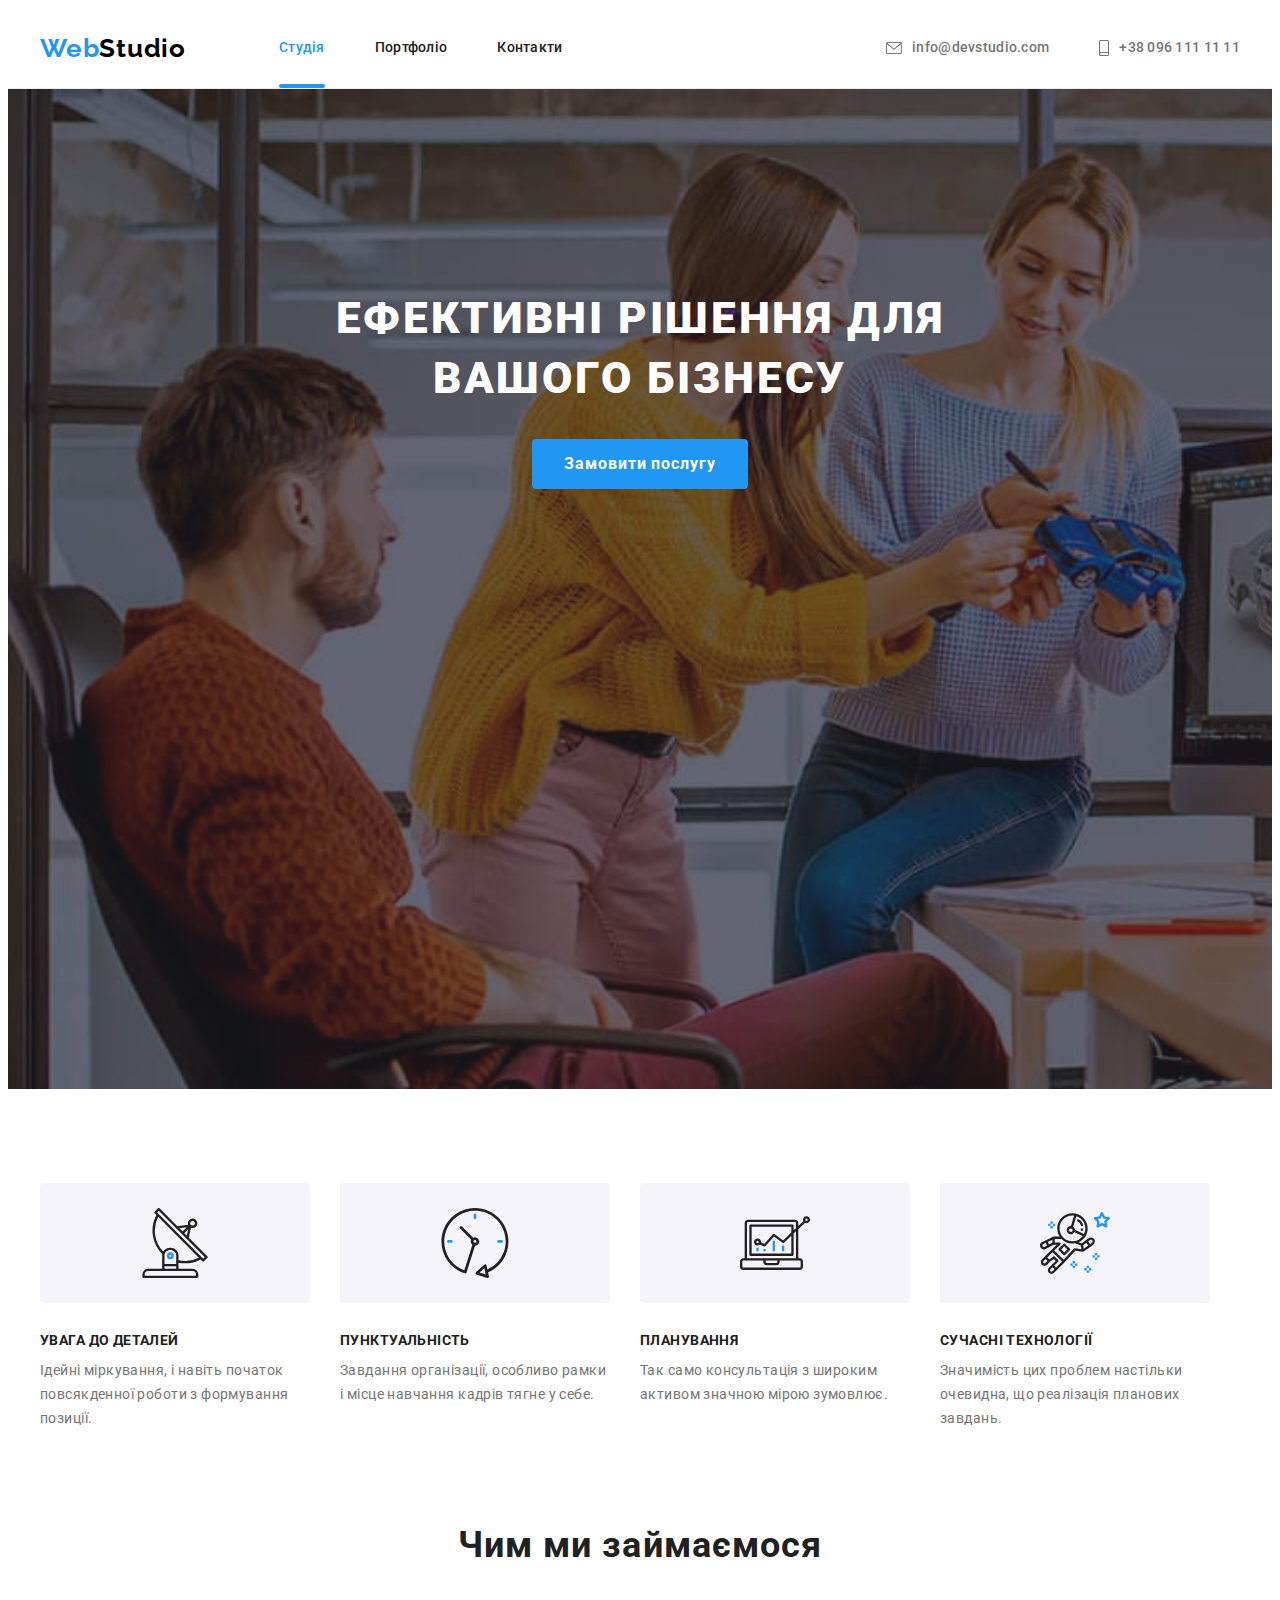
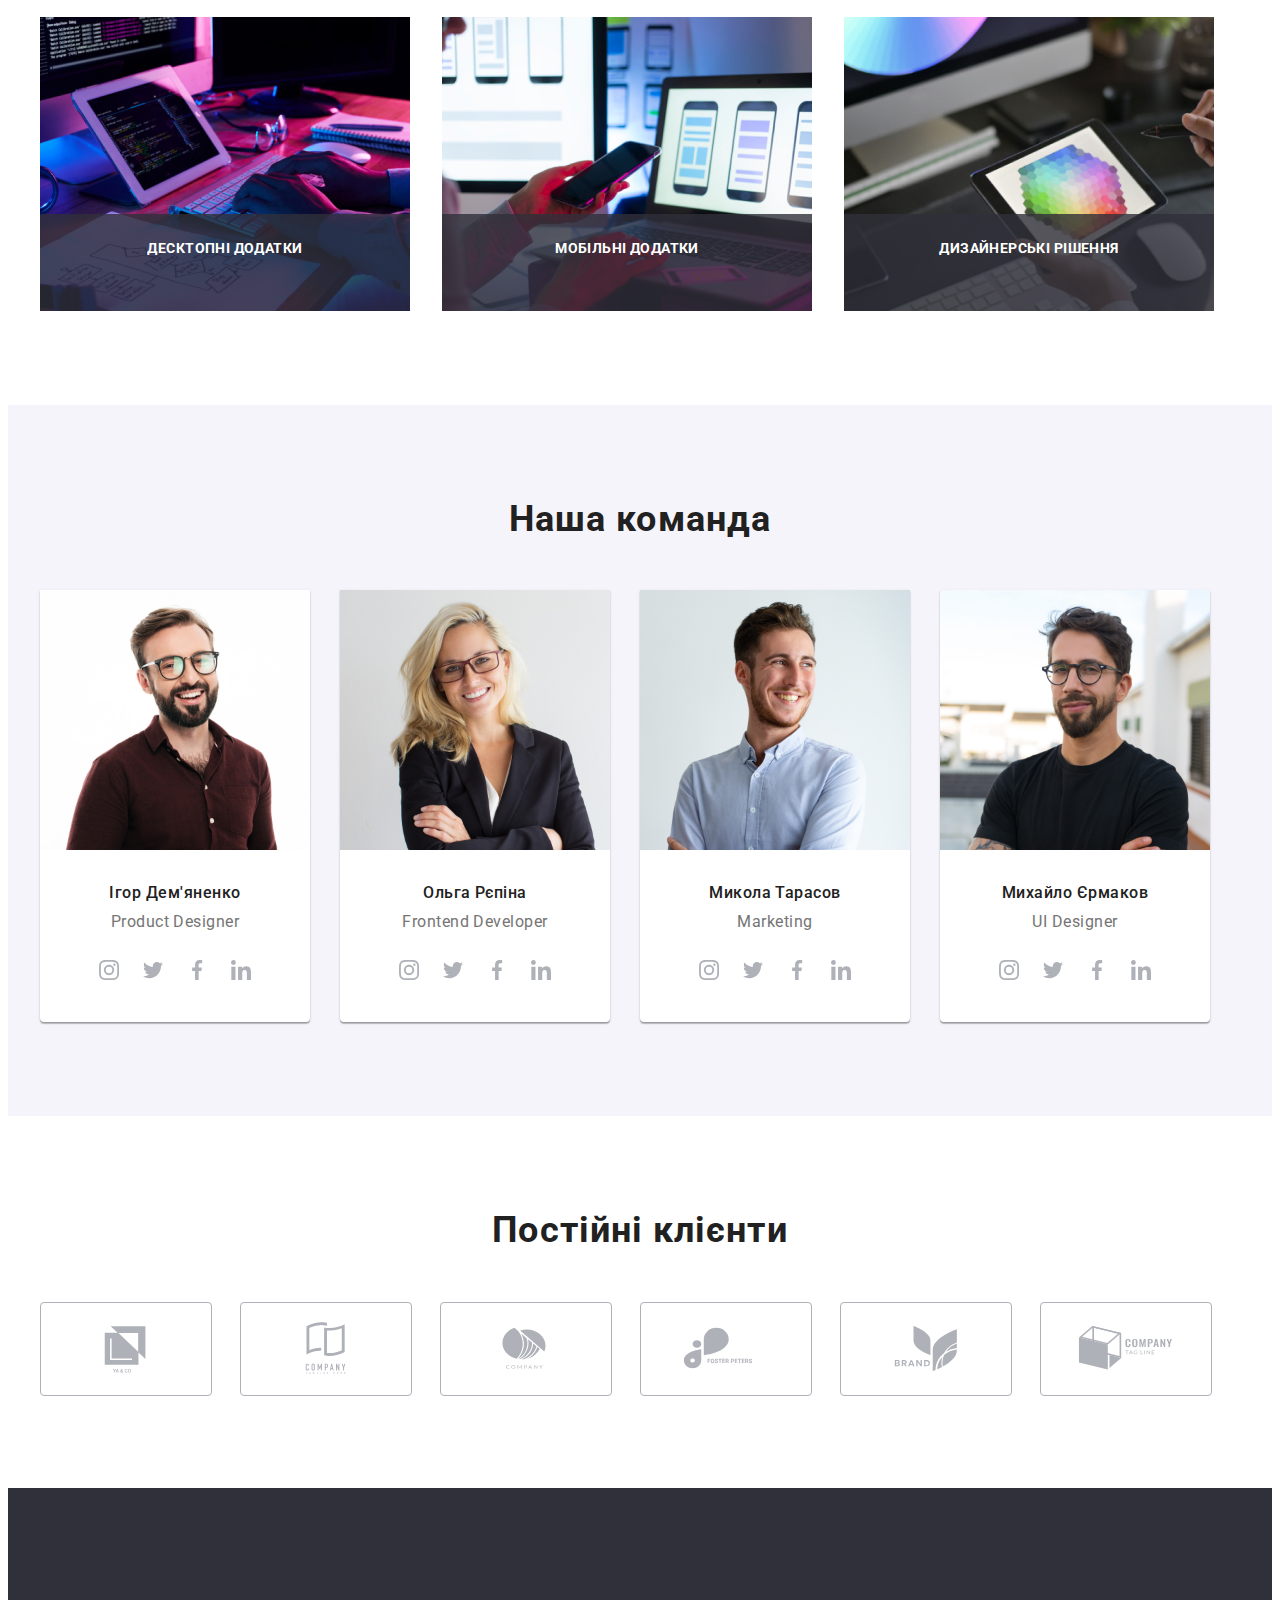
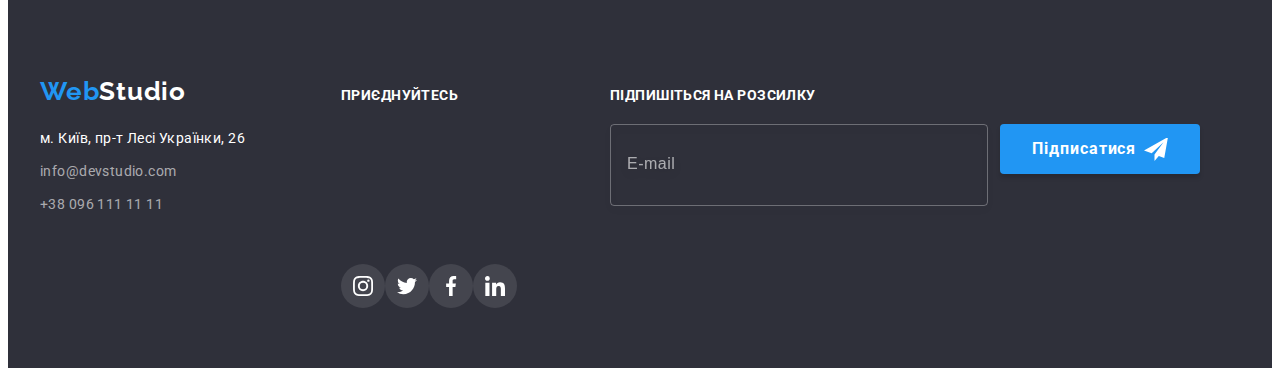
==== commit 69b187a9: "hw7" ====
--- a/index.html
+++ b/index.html
@@ -1,15 +1,14 @@
 <!DOCTYPE html>
 <html lang="uk">
   <head>
-    <meta charset="UTF-8" />
-    <meta http-equiv="X-UA-Compatible" content="IE=edge" />
-    <meta name="viewport" content="width=device-width, initial-scale=1.0" />
+    <meta charset="UTF-8">
+    <meta http-equiv="X-UA-Compatible" content="IE=edge">
+    <meta name="viewport" content="width=device-width, initial-scale=1.0">
     <link rel="preconnect" href="https://fonts.googleapis.com">
  <link rel="preconnect" href="https://fonts.gstatic.com" crossorigin>
-<link href="https://fonts.googleapis.com/css2?family=Raleway:wght@700&family=Roboto:wght@400;500;700;900&display=swap" rel="stylesheet"> -->
- <!-- <link rel="stylesheet" href="https://cdnjs.cloudflare.com/ajax/libs/modern-normalize/1.1.0/modern-normalize.min.css" 
-integrity="sha512-wpPYUAdjBVSE4KJnH1VR1HeZfpl1ub8YT/NKx4PuQ5NmX2tKuGu6U/JRp5y+Y8XG2tV+wKQpNHVUX03MfMFn9Q==" crossorigin="anonymous" referrerpolicy="no-referrer" />    
-   -->
+<link href="https://fonts.googleapis.com/css2?family=Raleway:wght@700&family=Roboto:wght@400;500;700;900&display=swap" rel="stylesheet"> 
+<link rel="stylesheet" href="https://cdnjs.cloudflare.com/ajax/libs/modern-normalize/1.1.0/modern-normalize.min.css" 
+integrity="sha512-wpPYUAdjBVSE4KJnH1VR1HeZfpl1ub8YT/NKx4PuQ5NmX2tKuGu6U/JRp5y+Y8XG2tV+wKQpNHVUX03MfMFn9Q==" crossorigin="anonymous" referrerpolicy="no-referrer">
 <link rel="stylesheet" href="css/main.min.css">
     <title>Студія</title>
   </head>
@@ -25,17 +24,17 @@
           <li class="header-item list"><a class="header-links link" href="#">Контакти</a></li>
         </ul>
       </nav>
-      <ul class="kontakt">
-        <li class="contakt-item list">
-          <a class="header-mail link kontakt-link" href="mailto:info@devstudio.com">
-            <svg class="kontakt-icon" width="16" height="12">
+      <ul class="header-contact">
+        <li class="header-contact-item list">
+          <a class="header-mail link " href="mailto:info@devstudio.com">
+            <svg class="header-contact-icon" width="16" height="12">
               <use href="./images/icons.svg#envelope" ></use>
             </svg>
             info@devstudio.com</a>
         </li>
-        <li class="contakt-item list">
+        <li class="header-contact-item list">
           <a class="header-tel link" href="tel:+380961111111">
-            <svg class="kontakt-icon" width="10" height="16">
+            <svg class="header-contact-icon" width="10" height="16">
               <use href="./images/icons.svg#smartphone" ></use>
             </svg> 
             +38 096 111 11 11</a></li>
@@ -52,10 +51,7 @@
         <div class="container ">
         <h1 class="hat-title">Ефективні рішення для вашого бізнесу</h1>
         <button data-modal-open class="hat-btn" type="button">Замовити послугу</button>
-        
-      </div>
-
-
+      </div>
       </section>
    
       <!-- особенности -->
--- a/css/main.min.css
+++ b/css/main.min.css
@@ -1 +1 @@
-/*! modern-normalize v1.1.0 | MIT License | https://github.com/sindresorhus/modern-normalize */*,::before,::after{-webkit-box-sizing:border-box;box-sizing:border-box}html{line-height:1.15;-webkit-text-size-adjust:100%;-moz-tab-size:4;-o-tab-size:4;tab-size:4}body{margin:0;font-family:system-ui,-apple-system,"Segoe UI",Roboto,Helvetica,Arial,sans-serif,"Apple Color Emoji","Segoe UI Emoji"}hr{height:0;color:inherit}abbr[title]{-webkit-text-decoration:underline dotted;text-decoration:underline dotted}b,strong{font-weight:bolder}code,kbd,samp,pre{font-family:ui-monospace,SFMono-Regular,Consolas,"Liberation Mono",Menlo,monospace;font-size:1em}small{font-size:80%}sub,sup{font-size:75%;line-height:0;position:relative;vertical-align:baseline}sub{bottom:-0.25em}sup{top:-0.5em}table{text-indent:0;border-color:inherit}button,input,optgroup,select,textarea{font-family:inherit;font-size:100%;line-height:1.15;margin:0}button,select{text-transform:none}button,[type=button],[type=reset],[type=submit]{-webkit-appearance:button}::-moz-focus-inner{border-style:none;padding:0}:-moz-focusring{outline:1px dotted ButtonText}:-moz-ui-invalid{box-shadow:none}legend{padding:0}progress{vertical-align:baseline}::-webkit-inner-spin-button,::-webkit-outer-spin-button{height:auto}[type=search]{-webkit-appearance:textfield;outline-offset:-2px}::-webkit-search-decoration{-webkit-appearance:none}::-webkit-file-upload-button{-webkit-appearance:button;font:inherit}summary{display:list-item}.header{background-color:#fff;border-bottom:1px solid #ececec}.list{list-style:none;margin:0;padding:0}.link{text-decoration:none}.colortext{color:#2196f3}.header-menu{display:-webkit-box;display:-ms-flexbox;display:flex;-webkit-box-align:center;-ms-flex-align:center;align-items:center}.kontakt{display:-webkit-box;display:-ms-flexbox;display:flex;margin-left:auto;-webkit-box-pack:center;-ms-flex-pack:center;justify-content:center}.header-links{display:block;padding-top:32px;padding-bottom:32px;font-weight:500;font-size:14px;line-height:1.14;letter-spacing:.02em;color:#212121;-webkit-transition:color 250ms cubic-bezier(0.4, 0, 0.2, 1);transition:color 250ms cubic-bezier(0.4, 0, 0.2, 1)}.header-link{font-family:"Raleway";font-style:normal;font-weight:700;font-size:26px;line-height:1.19;letter-spacing:.03em;color:#000;-webkit-transition:color 250ms cubic-bezier(0.4, 0, 0.2, 1);transition:color 250ms cubic-bezier(0.4, 0, 0.2, 1)}.current{position:relative;color:#2196f3;-webkit-transition-property:background-color;transition-property:background-color;-webkit-transition-duration:250ms;transition-duration:250ms}.header-list{display:-webkit-box;display:-ms-flexbox;display:flex;margin-left:93px}.header-mail,.header-tel{display:-webkit-box;display:-ms-flexbox;display:flex;-webkit-box-align:center;-ms-flex-align:center;align-items:center;padding-top:32px;padding-bottom:32px;font-weight:500;font-size:14px;line-height:1.14;letter-spacing:.02em;color:#757575;-webkit-transition:color 250ms cubic-bezier(0.4, 0, 0.2, 1);transition:color 250ms cubic-bezier(0.4, 0, 0.2, 1)}.header-mail:hover,.header-tel:hover,.header-mail:focus,.header-tel:focus{color:#2196f3}.header-links:hover,.header-links:focus{color:#2196f3}.header-link:hover,.header-link:focus{color:#2196f3}.kontakt-icon{fill:currentColor;margin-right:10px}.current::after{position:absolute;content:"";display:block;color:#2196f3;left:0;bottom:0;width:100%;height:4px;background-size:cover;background-color:#2196f3;border-radius:2px;-webkit-transition:250ms cubic-bezier(0.4, 0, 0.2, 1);transition:250ms cubic-bezier(0.4, 0, 0.2, 1)}.contakt-item:not(:last-child){margin-right:50px}.header-item:not(:last-child){margin-right:50px}.container{width:1200px;margin:0 auto;padding:0 15px;padding-right:15px}body{font-family:"Roboto",sans-serif;background:#fff;color:#212121}p,h1,h2,h3,h4,h5,h6{margin:0}ul{margin:0;padding-left:0;list-style:none}.section{padding:94px 0}/*# sourceMappingURL=main.min.css.map */+:root{--primary-text-color:#212121;--titl-text-color:#757575;--accent-color:#2196F3;--background-color:#F5F4FA;--background-color-footer:#2F303A;--color-white: #fff;--timing-function: cubic-bezier(0.4, 0, 0.2, 1)}p,h1,h2,h3,h4,h5,h6{margin:0}ul{margin:0;padding-left:0;list-style:none}body{font-family:"Roboto",sans-serif;background:#fff;color:var(--primary-text-color)}.list{list-style:none;margin:0;padding:0}.link{text-decoration:none}.section{padding:94px 0}.header{background-color:#fff;border-bottom:1px solid #ececec}.header-menu{display:flex;align-items:center}.header-link{font-family:"Raleway";font-style:normal;font-weight:700;font-size:26px;line-height:1.19;letter-spacing:.03em;color:#000;transition:color 250ms cubic-bezier(0.4, 0, 0.2, 1)}.colortext{color:var(--accent-color)}.header-links{display:block;padding-top:32px;padding-bottom:32px;font-weight:500;font-size:14px;line-height:1.14;letter-spacing:.02em;color:var(--primary-text-color);transition:color 250ms cubic-bezier(0.4, 0, 0.2, 1)}.header-links:hover,.header-links:focus{color:var(--accent-color)}.header-link:hover,.header-link:focus{color:var(--accent-color)}.header-list{display:flex;margin-left:93px}.header-item:not(:last-child){margin-right:50px}.header-mail,.header-tel{display:flex;align-items:center;padding-top:32px;padding-bottom:32px;font-weight:500;font-size:14px;line-height:1.14;letter-spacing:.02em;color:var(--titl-text-color);transition:color 250ms cubic-bezier(0.4, 0, 0.2, 1)}.header-mail:hover,.header-tel:hover,.header-mail:focus,.header-tel:focus{color:var(--accent-color)}.header-contact{display:flex;margin-left:auto;justify-content:center}.header-contact-item:not(:last-child){margin-right:50px}.current{position:relative;color:var(--accent-color);transition-property:background-color;transition-duration:250ms}.current::after{position:absolute;content:"";display:block;color:var(--accent-color);left:0;bottom:0;width:100%;height:4px;background-size:cover;background-color:var(--accent-color);border-radius:2px;transition:250ms cubic-bezier(0.4, 0, 0.2, 1)}.header-contact-icon{fill:currentColor;margin-right:10px}.container{width:1200px;margin:0 auto;padding:0 15px;padding-right:15px}.visually-hidden{position:absolute;width:1px;height:1px;margin:-1px;border:0;padding:0;white-space:nowrap;-webkit-clip-path:inset(100%);clip-path:inset(100%);clip:rect(0 0 0 0);overflow:hidden}.overlay{background-image:linear-gradient(to right, rgba(47, 48, 58, 0.4), rgba(47, 48, 58, 0.4)),url(../images/header.jpg);margin-left:auto;margin-right:auto;max-width:1600px;height:600px;background-color:#c4c4c4;background-repeat:no-repeat;background-size:cover}.hat{padding:200px 0;text-align:center}.hat-title{font-weight:900;font-size:44px;line-height:1.36;letter-spacing:.06em;text-align:center;text-transform:uppercase;color:#fff;margin-top:0;margin-bottom:30px;margin-right:auto;margin-left:auto;width:696px}.hat-btn{display:inline-block;align-items:center;font-family:"Roboto";font-style:normal;font-weight:700;font-size:16px;line-height:1.87;letter-spacing:.06em;background-color:var(--accent-color);color:#fff;cursor:pointer;border-radius:4px;padding:10px 32px;border:none;text-align:center;min-width:216px}.backdrop{position:fixed;top:0;left:0;width:100%;height:100%;background:rgba(0,0,0,.2);transition:opacity 300ms linear,visibility 300ms linear}.modal{position:absolute;width:528px;min-height:581px;left:50%;top:50%;background:#fff;box-shadow:0px 1px 3px rgba(0,0,0,.12),0px 1px 1px rgba(0,0,0,.14),0px 2px 1px rgba(0,0,0,.2);border-radius:4px;transform:translate(-50%, -50%) scale(1);transition:transform 250ms cubic-bezier(0.4, 0, 0.2, 1)}.backdrop.is-hidden .modal{transform:translate(-50%, -50%) scale(0);transition:transform 250ms cubic-bezier(0.4, 0, 0.2, 1)}.icon-close:focus,.icon-close:hover{fill:var(--accent-color)}.btn-close{position:absolute;background:#fff;border:1px solid rgba(0,0,0,.1);display:flex;align-items:center;justify-content:center;width:30px;height:30px;border-radius:50%;top:8px;right:8px;cursor:pointer;fill:#000;z-index:3}.btn-close:focus,.btn-close:hover{fill:var(--accent-color)}.backdrop.is-hidden{opacity:0;pointer-events:none;visibility:hidden}.modal-form{padding:40px}.modal-form-title{display:block;font-style:normal;font-weight:700;font-size:20px;line-height:1.15;letter-spacing:.03em;text-align:center;margin-bottom:30px;color:var(--primary-text-color)}.modal-form-name,.modal-form-tel,.modal-form-mail{position:relative;margin-bottom:28px}.modal-input{width:100%;height:40px;bottom:0;left:0;border:1px solid rgba(33,33,33,.2);padding-left:42px;padding-top:12px;padding-bottom:12px;border-radius:4px;cursor:pointer;font-weight:400;font-size:12px;line-height:1.6;letter-spacing:.01em;color:var(--primary-text-color);transition:outline 250ms linear;outline:rgba(0,0,0,0);transition-property:background-color,fill;transition-duration:250ms;transition-timing-function:var(--timing-function)}.modal-form-comment{position:relative;width:100%;height:120px}.modal-label-comment{position:absolute;font-weight:400;font-size:12px;line-height:1.16;letter-spacing:.01em;color:var(--titl-text-color);top:0;left:0;transform:translateY(-120%)}.modal-comment{width:100%;height:120px;border:1px solid rgba(33,33,33,.2);border-radius:4px;cursor:pointer;padding:12px 16px;font-weight:400;font-size:12px;line-height:1.6;letter-spacing:.01em;resize:none;color:var(--primary-text-color);outline:rgba(0,0,0,0);transition:color 250ms linear}.modal-form-comment textarea::-moz-placeholder{font-weight:400;font-size:12px;line-height:1.16;letter-spacing:.01em;color:rgba(117,117,117,.5)}.modal-form-comment textarea:-ms-input-placeholder{font-weight:400;font-size:12px;line-height:1.16;letter-spacing:.01em;color:rgba(117,117,117,.5)}.modal-form-comment textarea::placeholder{font-weight:400;font-size:12px;line-height:1.16;letter-spacing:.01em;color:rgba(117,117,117,.5)}.modal-form-comment textarea{color:var(--primary-text-color)}.modal-label{position:absolute;display:block;margin-bottom:4px;padding-bottom:4px;font-style:normal;font-weight:400;font-size:12px;line-height:1.6;letter-spacing:.01em;color:var(--titl-text-color);top:-50%;left:0}.madal-form-policy{display:flex;justify-content:center;align-items:center;padding-top:20px}.modal-label-policy{display:flex;font-family:"Roboto";font-style:normal;font-weight:400;font-size:14px;line-height:1.71;letter-spacing:.03em;color:#757575;align-items:center;justify-content:center}.checkbox{position:absolute;width:1px;height:1px;margin:-1px;border:0;padding:0;clip:rect(0 0 0 0);overflow:hidden}.modal-icon{display:block;height:15px;width:16px;background-color:var(--color-white);border:2px solid var(--primary-text-color);border-radius:2px;margin-right:7px;transition:background 250ms linear}.checkbox:checked+.modal-icon{background-color:var(--accent-color);border:var(--accent-color)}.btn-modal-form{display:block;width:200px;height:50px;background-color:var(--accent-color);color:var(--color-white);border:none;box-shadow:0px 4px 4px rgba(0,0,0,.15);border-radius:4px;cursor:pointer;font-family:"Roboto";font-style:normal;align-items:center;text-align:center;font-weight:700;font-size:16px;line-height:1.88;letter-spacing:.06em;margin:30px auto 0;transition-property:background-color,fill;transition-duration:250ms;transition-timing-function:var(--timing-function)}.policy-link{font-weight:400;font-size:14px;line-height:1.71;letter-spacing:.03em;line-height:1px;-webkit-text-decoration-line:underline;text-decoration-line:underline;color:var(--accent-color);margin-left:5px}.name-svg{position:absolute;left:12px;top:50%;color:var(--accent-color);display:inline-block;transform:translateY(-50%);transition:color 250ms linear 0s}.modal-input:focus~.name-svg{fill:#2196f3}.modal-input:focus,.modal-comment:focus{outline:#2196f3 1px solid}.footer-form{display:block;margin-left:93px;width:570px;height:86px}.footer-form-title{display:block;font-weight:700;font-size:14px;line-height:1.14;letter-spacing:.03em;text-transform:uppercase;margin-bottom:20px;color:#fff}.footer-form-btn{display:flex;align-items:center;text-align:center;justify-content:space-around;padding:10px 28px;margin:0;width:200px;height:50px;background-color:var(--accent-color);color:var(--color-white);font-family:"Roboto";font-style:normal;font-weight:700;font-size:16px;line-height:1.88;letter-spacing:.06em;border:none;box-shadow:0px 4px 4px rgba(0,0,0,.15);border-radius:4px;cursor:pointer}.footer-form-icon{fill:var(--color-white)}.form-list input{height:50px;width:358px;margin:0;padding-left:16px;padding-top:15px;padding-bottom:15px;background:none;border:1px solid rgba(255,255,255,.3);filter:drop-shadow(0px 4px 4px rgba(0, 0, 0, 0.15));border-radius:4px;color:var(--color-white);transition:color 250ms linear}.form-list input::-moz-placeholder{font-weight:400;font-size:16px;line-height:1.25;letter-spacing:.03em;display:flex;align-items:center;color:rgba(255,255,255,.6)}.form-list input:-ms-input-placeholder{font-weight:400;font-size:16px;line-height:1.25;letter-spacing:.03em;display:flex;align-items:center;color:rgba(255,255,255,.6)}.form-list input::placeholder{font-weight:400;font-size:16px;line-height:1.25;letter-spacing:.03em;display:flex;align-items:center;color:rgba(255,255,255,.6)}.form-item{display:flex}.form-list:not(:last-child){margin-right:12px}.property-list{display:flex}.property-item{width:270px}.property-item:not(:last-child){margin-right:30px}.icon-link{color:var(--primary-text-color);display:flex;align-items:center;justify-content:center;background:var(--background-color);width:270px;height:120px;border:none;border-radius:4px;margin-bottom:30px}.icon-sot{fill:currentColor}.property-titles{font-weight:700;font-size:14px;line-height:1.14;letter-spacing:.03em;text-transform:uppercase;color:var(--primary-text-color);margin-bottom:10px}.property-text{font-weight:400;font-size:14px;line-height:1.71;letter-spacing:.03em;color:var(--titl-text-color)}.team{background:#f5f4fa}.team-title{font-weight:700;font-size:36px;line-height:1.16;letter-spacing:.03em;text-align:center;color:var(--primary-text-color);margin-bottom:50px}.team-list{display:flex}.team-item{width:270px;left:815px;top:1632px;background:#fff;box-shadow:0px 1px 3px rgba(0,0,0,.12),0px 1px 1px rgba(0,0,0,.14),0px 2px 1px rgba(0,0,0,.2);border-radius:0px 0px 4px 4px}.team-item:not(:last-child){margin-right:30px}.team-item-title{font-weight:500;font-size:16px;line-height:1.18;letter-spacing:.03em;text-align:center;color:var(--primary-text-color)}.team-item-text{font-weight:400;font-size:16px;line-height:1.18;letter-spacing:.03em;text-align:center;color:var(--titl-text-color);padding-top:10px}.team-dop{padding:30px 0;text-align:center}.team-cot-link{color:#afb1b8;display:flex;align-items:center;justify-content:center;width:44px;height:44px;border-radius:50%;background:var(--color-white);transition:color 250ms linear,background 250ms linear}.team-cot-link:hover,.team-cot-link:focus{background-color:var(--accent-color);color:var(--color-white)}.team-cot-icon{fill:currentColor}.team-cot-icon:not(:last-child){margin-right:10px}.team-cot-list{display:flex;align-items:center;justify-content:center;margin-top:16px}.work-title{text-align:center;font-weight:700;font-size:36px;line-height:1.16;letter-spacing:.03em;color:var(--primary-text-color);margin-bottom:50px}.work{padding-bottom:94px}.work-list{display:flex}.work-item:not(:last-child){margin-right:32px}.work-link{position:relative;display:block;line-height:0}.work-text{position:absolute;text-align:center;font-weight:700;font-size:14px;line-height:1.14;letter-spacing:.03em;text-transform:uppercase;bottom:0;right:0;width:370px;height:70px;padding-top:27px;text-align:center;background:rgba(47,48,58,.8);color:#fff}.klients-title{font-style:normal;text-align:center;font-weight:700;font-size:36px;line-height:1.16;letter-spacing:.03em;margin-bottom:50px;color:var(--primary-text-color)}.klients-item{width:170px;height:92px}.klients-item:not(:last-child){margin-right:30px}.klients-link{color:#afb1b8;display:flex;align-items:center;justify-content:center;background:var(--color-white);width:100%;height:100%;border:1px solid #afb1b8;border-radius:4px;transition:color 250ms linear,border 250ms linear}.klients-link:hover,.klients-link:focus{color:var(--accent-color);border-color:var(--accent-color)}.klients-icon{fill:currentColor}.klients-list{display:flex}.button{display:flex;margin-left:auto;justify-content:center;margin-bottom:50px}.button-item:not(:last-child){margin-right:8px}.buttons{display:inline-block;cursor:pointer;border-radius:4px;padding:6px 22px;border:none;font-family:"Roboto";font-style:normal;font-weight:500;font-size:16px;line-height:1.62;letter-spacing:.03em;text-align:center;color:var(--primary-text-color);background:#f5f4fa;transition:color 250ms linear,background 250ms linear}.buttons:hover,.buttons:focus{color:#fff;background:var(--accent-color);box-shadow:0px 3px 1px rgba(0,0,0,.1),0px 1px 2px rgba(0,0,0,.08),0px 2px 2px rgba(0,0,0,.12)}.photo-title{font-weight:700;font-size:18px;line-height:2;letter-spacing:.06em;margin-bottom:4px;color:var(--primary-text-color)}.photo-text{font-weight:400;font-size:16px;line-height:1.88;letter-spacing:.03em;color:var(--titl-text-color)}.photo-link{display:block;background-color:var(--color-white);transition:box-shadow 250ms cubic-bezier(0.4, 0, 0.2, 1)}.photo-link:hover,.photo-link:focus{box-shadow:0px 1px 1px rgba(0,0,0,.12),0px 4px 4px rgba(0,0,0,.06),1px 4px 6px rgba(0,0,0,.16)}.photo{display:flex;flex-wrap:wrap;list-style:none}.photo-item{margin-right:30px;margin-bottom:30px;outline:1px solid #eee}.photo-dop{padding:20px 24px}.photo-item:nth-child(3n){margin-right:0}.photo-item:nth-last-child(-n+3){margin-bottom:0}.wrapper{position:relative;overflow:hidden}.wrapper-text{position:absolute;top:1px;left:0;font-weight:400;font-size:18px;line-height:1.56;letter-spacing:.03em;color:#fff;background-color:rgba(33,150,243,.9);justify-content:center;align-items:center;width:100%;height:100%;padding-left:24px;padding-right:24px;padding-top:63px;transform:translateY(100%);transition:transform 250ms cubic-bezier(0.4, 0, 0.2, 1);overflow:auto}.photo-link:hover .wrapper-text{transform:translateY(0)}.footer-tel{display:inline-block;font-style:normal;font-weight:400;font-size:14px;line-height:1.71;letter-spacing:.03em;color:rgba(255,255,255,.6);transition:color 250ms cubic-bezier(0.4, 0, 0.2, 1)}.footer-tel:hover,.footer-tel:focus{color:var(--accent-color)}.footer-mail{padding-bottom:9px;display:inline-block;font-style:normal;font-weight:400;font-size:14px;line-height:1.71;letter-spacing:.03em;color:rgba(255,255,255,.6);transition:color 250ms cubic-bezier(0.4, 0, 0.2, 1)}.footer-mail:hover,.footer-mail:focus{color:var(--accent-color)}.footer{display:block;background:#2f303a;padding-top:60px;padding-bottom:60px}.footer-container{display:flex;align-items:baseline}.footer-nav{display:block;width:231px}.adress-text{display:inline-block;font-style:normal;font-weight:400;font-size:14px;line-height:1.71;letter-spacing:.03em;color:#fff;padding-bottom:9px}.footer-link{display:inline-block;font-family:"Raleway";font-style:normal;font-weight:700;font-size:26px;line-height:1.19;letter-spacing:.03em;color:#fff;margin-bottom:20px;transition:color 250ms cubic-bezier(0.4, 0, 0.2, 1)}.footer-link:hover,.footer-link:focus{color:var(--accent-color)}.address{display:block}.footer-cot-seti{margin-left:70px}.title-cot-seti{display:block;font-style:normal;font-weight:700;font-size:14px;line-height:21.14;letter-spacing:.03em;text-transform:uppercase;color:#fff;margin-bottom:20px}.footer-cot-item{width:44px;height:44px}.footer-cot-link{color:#fff;display:flex;align-items:center;justify-content:center;width:100%;height:100%;border-radius:50%;background:rgba(255,255,255,.1);transition:color 250ms linear,background 250ms linear}.footer-cot-link:hover,.footer-cot-link:focus{background-color:var(--accent-color)}.footer-cot-icon{fill:currentColor}.footer-cot-icon:not(:last-child){margin-right:10px}.footer-cot-list{display:flex}/*# sourceMappingURL=main.min.css.map */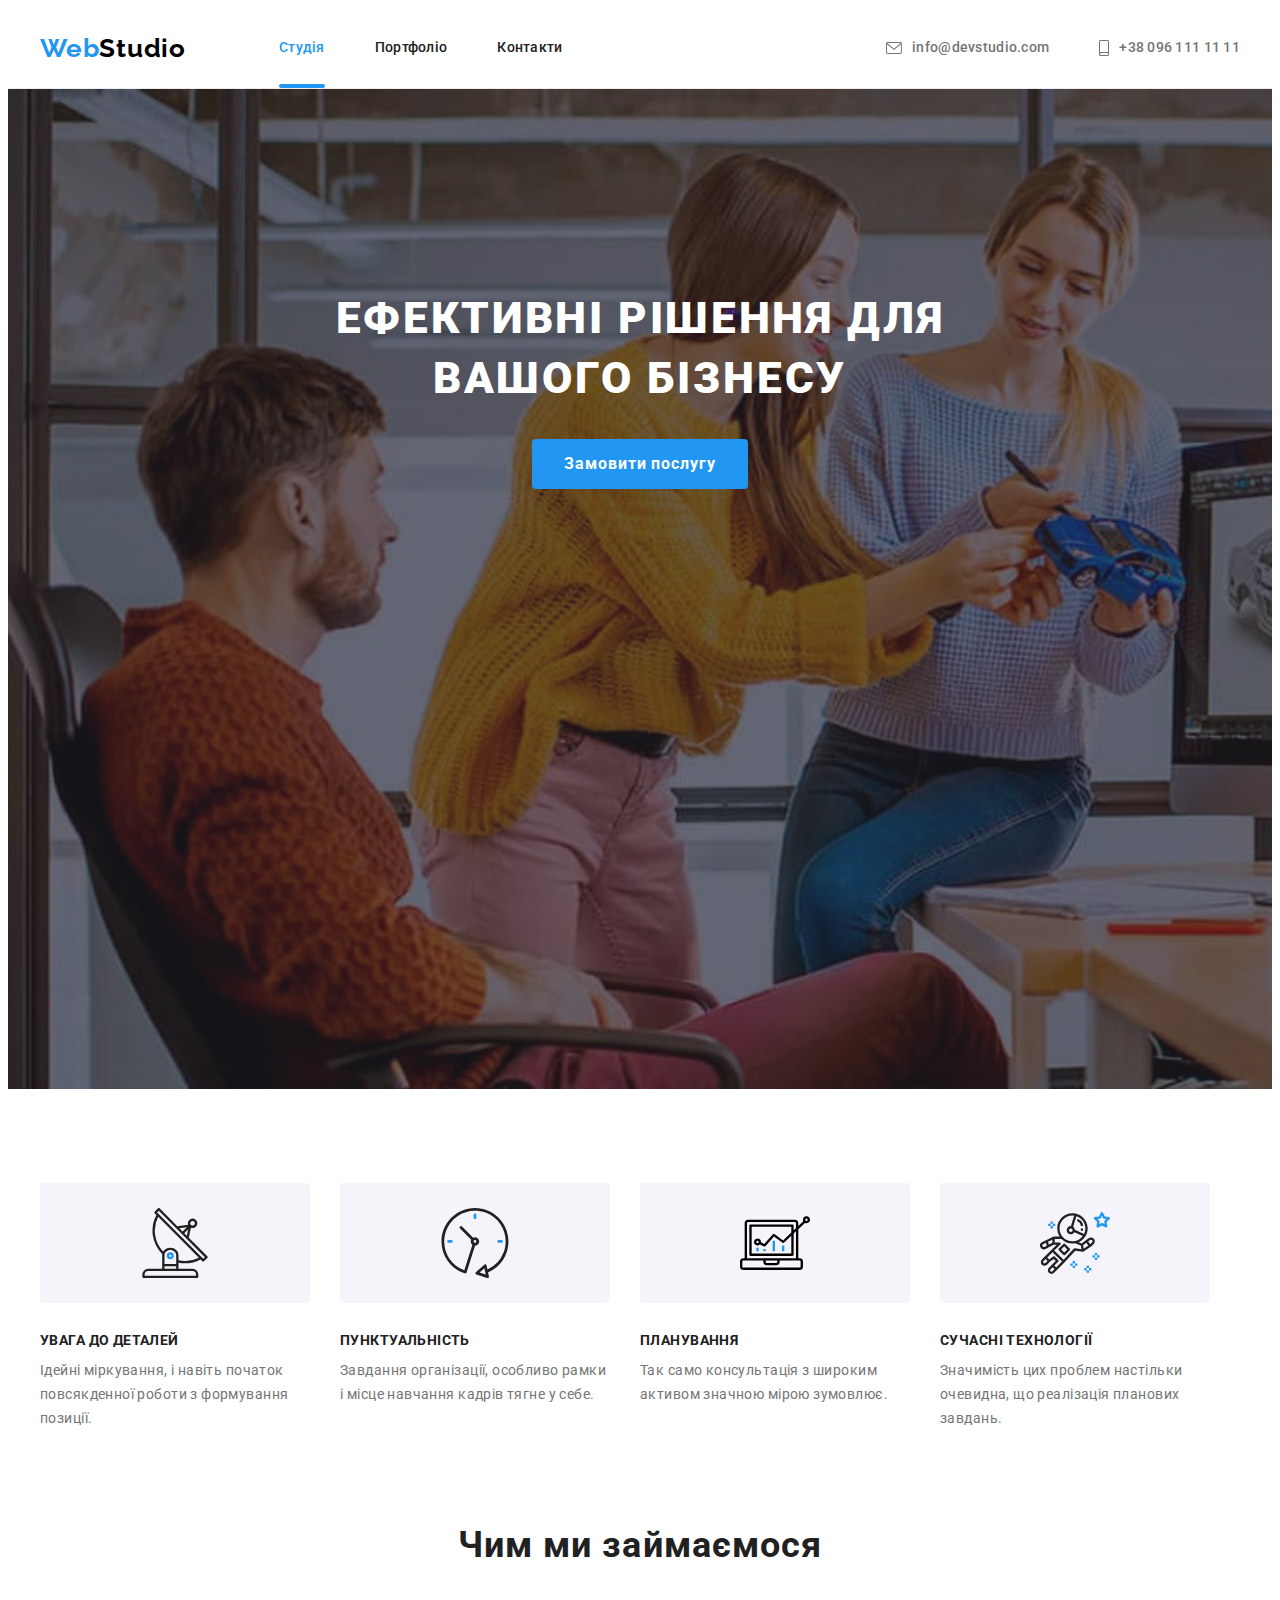
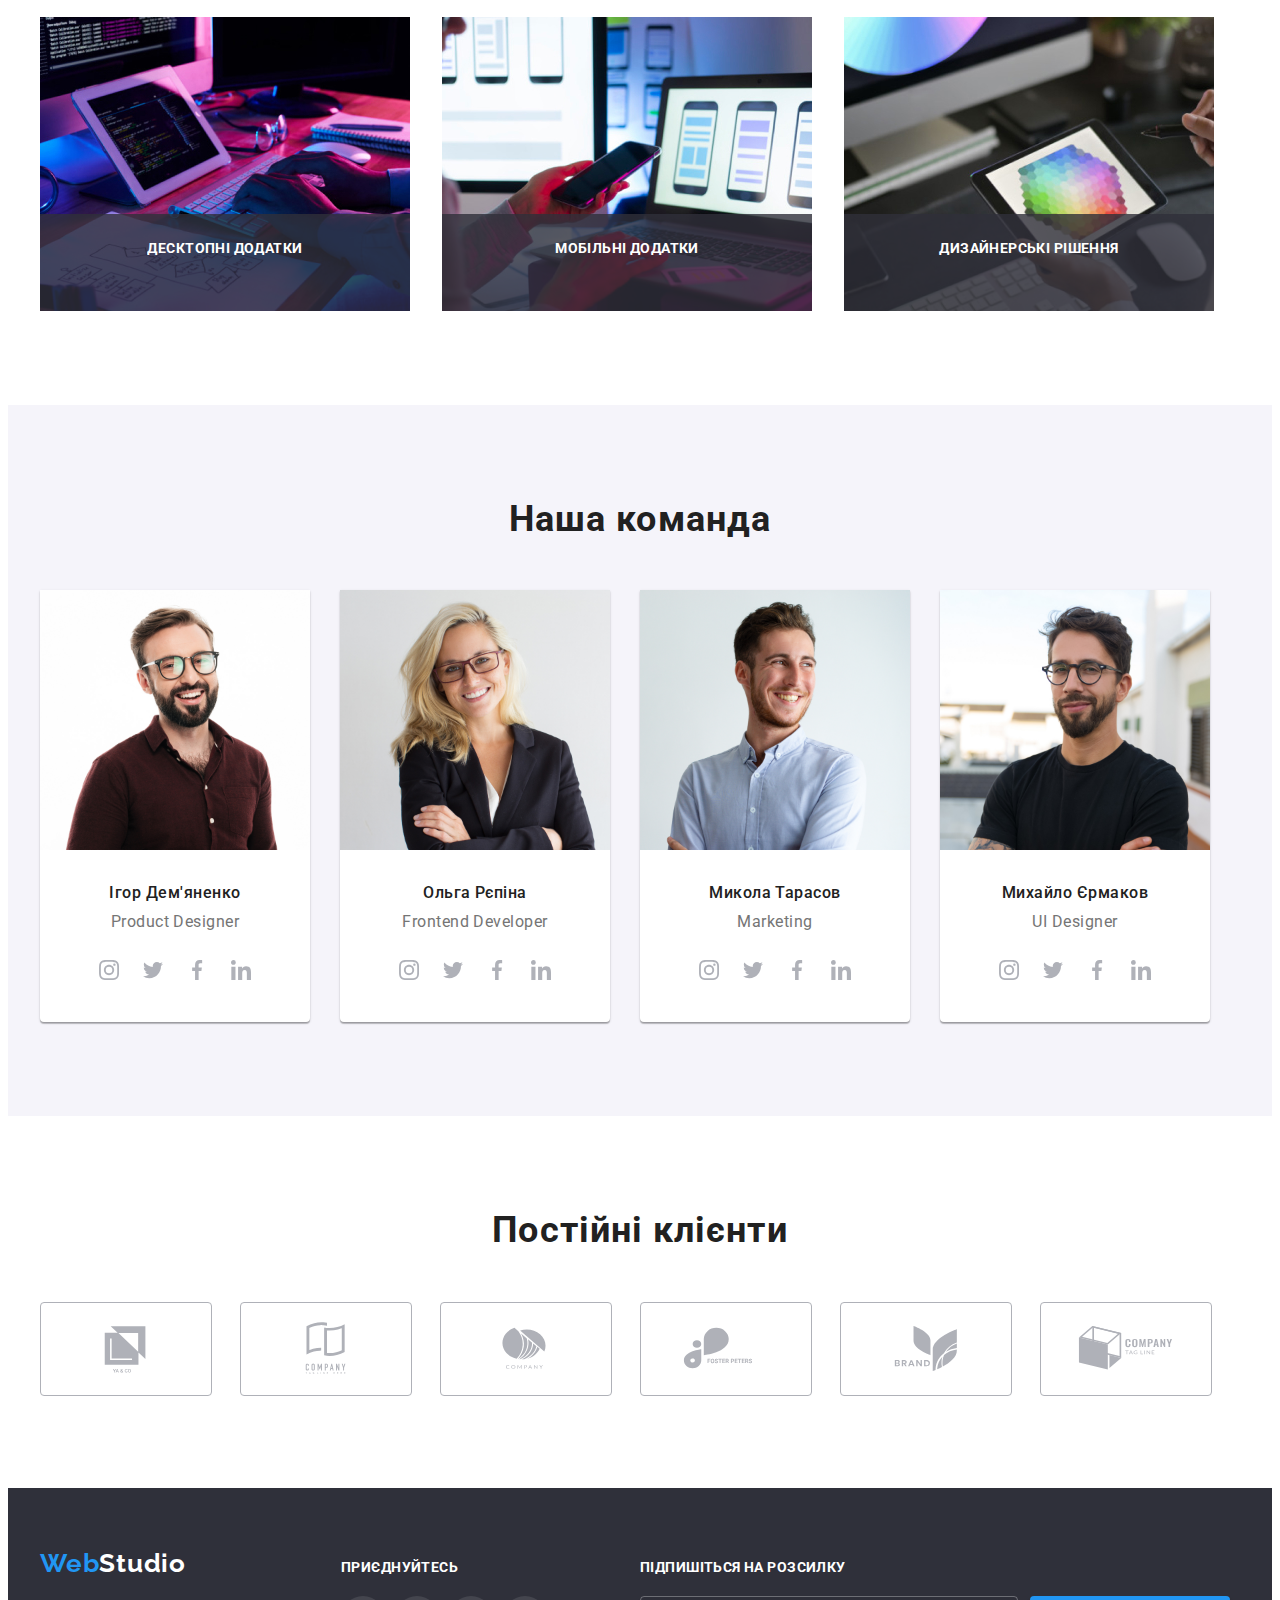
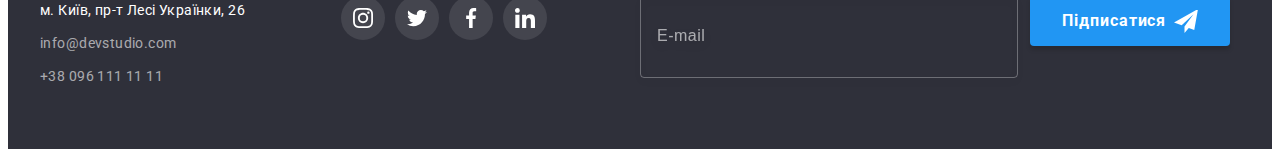
==== commit 4e4d03a3: "hhhw7" ====
--- a/index.html
+++ b/index.html
@@ -14,27 +14,27 @@
   </head>
   <body>
     <!-- шапка-->
-    <header class="header ">
-      <div class="header-menu container">
-      <a class="header-link link" href="./index.html"><span class="colortext">Web</span>Studio</a>
-      <nav>
-        <ul class="header-list" > 
-          <li class="header-item list" ><a class="header-links current link" href="./index.html"> Студія</a></li>
-          <li class="header-item list"><a class="header-links link" href="./portfolio.html">Портфоліо</a></li>
-          <li class="header-item list"><a class="header-links link" href="#">Контакти</a></li>
+    <header class="header">
+      <div class="header__container container">
+      <a class="header__logo logo link" href="./index.html"><span class="logo__colortext">Web</span>Studio</a>
+      <nav class="navigation header__navigation">
+        <ul class="navigation__list" > 
+          <li class="navigation__item list" ><a class="navigation__link current link" href="./index.html"> Студія</a></li>
+          <li class="navigation__item"><a class="navigation__link link" href="./portfolio.html">Портфоліо</a></li>
+          <li class="navigation__item"><a class="navigation__link link" href="#">Контакти</a></li>
         </ul>
       </nav>
-      <ul class="header-contact">
-        <li class="header-contact-item list">
-          <a class="header-mail link " href="mailto:info@devstudio.com">
-            <svg class="header-contact-icon" width="16" height="12">
+      <ul class="header__contacts contacts">
+        <li class="contacts__item list">
+          <a class="contacts__mail link " href="mailto:info@devstudio.com">
+            <svg class="contacts__icon" width="16" height="12">
               <use href="./images/icons.svg#envelope" ></use>
             </svg>
             info@devstudio.com</a>
         </li>
-        <li class="header-contact-item list">
-          <a class="header-tel link" href="tel:+380961111111">
-            <svg class="header-contact-icon" width="10" height="16">
+        <li class="contacts__item list">
+          <a class="contacts__tel link" href="tel:+380961111111">
+            <svg class="contacts__icon" width="10" height="16">
               <use href="./images/icons.svg#smartphone" ></use>
             </svg> 
             +38 096 111 11 11</a></li>
@@ -56,53 +56,53 @@
    
       <!-- особенности -->
       <section class="property section" >
-        <div class="container">
+        <div class="container property__container">
         <h2 class="visually-hidden" >Особености</h2>
-        <ul class="property-list" >
-          <li class="property-item list ">
-
-            <div class="icon-link">
-              <svg class="icon-sot" width="70" height="70">
+        <ul class="property__list" >
+          <li class="property__item list ">
+
+            <div class="property__icon">
+              <svg class="property__icons" width="70" height="70">
                 <use href="./images/icons.svg#antenna"></use>
               </svg>
              </div>
-            <h3 class="property-titles">УВАГА ДО ДЕТАЛЕЙ</h3>
-            <p class="property-text">
+            <h3 class="property__title">УВАГА ДО ДЕТАЛЕЙ</h3>
+            <p class="property__text">
               Ідейні міркування, і навіть початок повсякденної роботи з
               формування позиції.
             </p>
           </li>
-          <li class="property-item list ">
-            <div class="icon-link">
-              <svg class="icon-sot" width="70" height="70">
+          <li class="property__item list ">
+            <div class="property__icon">
+              <svg class="property__icons" width="70" height="70">
                 <use href="./images/icons.svg#clock"></use>
               </svg>
             </div>
-            <h3 class="property-titles">ПУНКТУАЛЬНІСТЬ</h3>
-             <p class="property-text">
+            <h3 class="property__title">ПУНКТУАЛЬНІСТЬ</h3>
+             <p class="property__text">
               Завдання організації, особливо рамки і місце навчання кадрів тягне
               у себе.
             </p>
           </li>
-          <li class="property-item list ">
-            <div class="icon-link">
-              <svg class="icon-sot" width="70" height="70">
+          <li class="property__item list ">
+            <div class="property__icon">
+              <svg class="property_icons" width="70" height="70">
                 <use href="./images/icons.svg#diagram"></use>
               </svg>
             </div>
-            <h3 class="property-titles">ПЛАНУВАННЯ</h3>
-            <p class="property-text">
+            <h3 class="property__title">ПЛАНУВАННЯ</h3>
+            <p class="property__text">
               Так само консультація з широким активом значною мірою зумовлює.
             </p>
           </li>
-          <li class="property-item list ">
-            <div class="icon-link">
-              <svg class="icon-sot" width="70" height="70">
+          <li class="property__item list ">
+            <div class="property__icon">
+              <svg class="property__icons" width="70" height="70">
                 <use href="./images/icons.svg#astronaut"></use>
               </svg>
             </div>
-            <h3 class="property-titles">СУЧАСНІ ТЕХНОЛОГІЇ</h3>
-            <p class="property-text">
+            <h3 class="property__title">СУЧАСНІ ТЕХНОЛОГІЇ</h3>
+            <p class="property__text">
               Значимість цих проблем настільки очевидна, що реалізація планових
               завдань.
             </p>
@@ -113,19 +113,19 @@
 
       <!-- наши работы -->
       <section class="work">
-        <div class="container">
-        <h2 class="work-title">Чим ми займаємося</h2>
-        <ul class="work-list">
-          <li class="work-item list">
+        <div class="container work__container">
+        <h2 class="work__title">Чим ми займаємося</h2>
+        <ul class="work__list">
+          <li class="work__item list">
             <a  href="#">
-              <div class="work-link" >
+              <div class="work__link" >
                   <img
                 src="./images/img1.jpg"
                 alt="веб сайті"
                 width="370"
                 height="294"
               />
-              <p class="work-text">
+              <p class="work__text">
                 Десктопні додатки
               </p>
             
@@ -133,30 +133,30 @@
             </a>
           </li>
 
-          <li class="work-item list">
+          <li class="work__item list">
             <a href="#">
-              <div class="work-link" >
+              <div class="work__link" >
               <img
                 src="./images/img2.jpg"
                 alt="додаткі"
                 width="370"
                 height="294" />
-            <p class="work-text">
+            <p class="work__text">
               Мобільні додатки
             </p>
             </div>
           </a>
           </li>
 
-          <li class="work-item list">
+          <li class="work__item list">
             <a href="#">
-              <div class="work-link" >
+              <div class="work__link" >
               <img
                 src="./images/img3.jpg"
                 alt="дизайн"
                 width="370"
                 height="294" />
-                <p class="work-text">
+                <p class="work__text">
                   Дизайнерські рішення
                 </p>
               
@@ -169,48 +169,48 @@
       </section>
       <!-- наша команда -->
       <section class="team section">
-        <div class="container">
-        <h2 class="team-title">Наша команда</h2>
-        <ul class="team-list">
-          <li class="team-item list">
+        <div class="container team__container">
+        <h2 class="team__title">Наша команда</h2>
+        <ul class="team__list">
+          <li class="team__item list">
             <img
               src="./images/img41.jpg"
               alt="Ігор Дем'яненко"
               width="270"
               height="260"
             />
-            <div class="team-dop">
-                <h3 class="team-item-title">Ігор Дем'яненко</h3>
-                <p class="team-item-text" lang="en">Product Designer</p>
-          
-                  <ul class="team-cot-list">
-              <li class="team-cot-item">
-                  <a class="team-cot-link" href="">
-                    <svg class="team-cot-icon" width="20" height="20">
+            <div class="team__card card">
+                <h3 class="card__title">Ігор Дем'яненко</h3>
+                <p class="card__text" lang="en">Product Designer</p>
+      
+                  <ul class="socials card__socials">
+              <li class="socials__item">
+                  <a class="socials__link" href="">
+                    <svg class="socials__icon" width="20" height="20">
                       <use href="./images/icons.svg#instagram-">
                       </use>
                     </svg>
                   </a>
               </li>
-              <li class="team-cot-item">
-                <a class="team-cot-link" href="">
-                  <svg class="team-cot-icon" width="20" height="20">
+              <li class="socials__item">
+                <a class="socials__link" href="">
+                  <svg class="socials__icon" width="20" height="20">
                     <use href="./images/icons.svg#twitter-1">
                     </use>
                   </svg>
                 </a>
               </li>
-              <li class="team-cot-item">
-                <a class="team-cot-link" href="">
-                  <svg class="team-cot-icon"  width="20" height="20">
+              <li class="socials__item">
+                <a class="socials__link" href="">
+                  <svg class="socials__icon"  width="20" height="20">
                     <use href="./images/icons.svg#facebook">
                     </use>
                   </svg>
                 </a>
               </li>
-              <li class="team-cot-item">
-                <a class="team-cot-link" href="">
-                  <svg class="team-cot-icon"  width="20" height="20">
+              <li class="socials__item">
+                <a class="socials__link" href="">
+                  <svg class="socials__icon"  width="20" height="20">
                     <use href="./images/icons.svg#linkedin-1">
                     </use>
                   </svg>
@@ -220,44 +220,45 @@
           </div>
 
           </li>
-          <li class="team-item list">
+          <li class="team__item list">
             <img
               src="./images/img42.jpg"
               alt="Ольга Рєпіна"
               width="270"
               height="260"
             />
-            <div class="team-dop">
-               <h3 class="team-item-title">Ольга Рєпіна</h3>
-            <p class="team-item-text"  lang="en">Frontend Developer</p>
-              <ul class="team-cot-list">
-          <li class="team-cot-item">
-              <a class="team-cot-link" href="">
-                <svg class="team-cot-icon" width="20" height="20" >
+            <div class="team__card card">
+               <h3 class="card__title">Ольга Рєпіна</h3>
+            <p class="card__text"  lang="en">Frontend Developer</p>
+             
+            <ul class="socials card__socials">
+          <li class="socials__item">
+              <a class="socials__link" href="">
+                <svg class="socials__icon" width="20" height="20" >
                   <use href="./images/icons.svg#instagram-">
                   </use>
                 </svg>
               </a>
           </li>
-          <li class="team-cot-item">
-            <a class="team-cot-link" href="">
-              <svg class="team-cot-icon" width="20" height="20" >
+          <li class="socials__item">
+            <a class="socials__link" href="">
+              <svg class="socials__icon" width="20" height="20" >
                 <use href="./images/icons.svg#twitter-1">
                 </use>
               </svg>
             </a>
           </li>
-          <li class="team-cot-item">
-            <a class="team-cot-link" href="">
-              <svg class="team-cot-icon"  width="20" height="20" >
+          <li class="socials__item">
+            <a class="socials__link" href="">
+              <svg class="socials__icon"  width="20" height="20" >
                 <use href="./images/icons.svg#facebook">
                 </use>
               </svg>
             </a>
           </li>
-          <li class="team-cot-item">
-            <a class="team-cot-link" href="">
-              <svg class="team-cot-icon"  width="20" height="20" >
+          <li class="socials__item">
+            <a class="socials__link" href="">
+              <svg class="socials__icon"  width="20" height="20" >
                 <use href="./images/icons.svg#linkedin-1">
                 </use>
               </svg>
@@ -267,45 +268,45 @@
       </div>
            
           </li>
-          <li class="team-item list">
+          <li class="team__item list">
             <img
               src="./images/img43.jpg"
               alt="Микола Тарасов"
               width="270"
               height="260"
             />
-            <div class="team-dop">
-                <h3 class="team-item-title">Микола Тарасов</h3>
-                <p class="team-item-text" lang="en">Marketing</p>
-
-              <ul class="team-cot-list">
-          <li class="team-cot-item">
-              <a class="team-cot-link" href="">
-                <svg class="team-cot-icon" width="20" height="20">
+            <div class="team__card card">
+                <h3 class="card__title">Микола Тарасов</h3>
+                <p class="card__text" lang="en">Marketing</p>
+
+              <ul class="socials card__socials">
+          <li class="socials__item">
+              <a class="socials__link" href="">
+                <svg class="socials__icon" width="20" height="20">
                   <use href="./images/icons.svg#instagram-">
                   </use>
                 </svg>
               </a>
           </li>
-          <li class="team-cot-item">
-            <a class="team-cot-link" href="">
-              <svg class="team-cot-icon" width="20" height="20">
+          <li class="socials__item">
+            <a class="socials__link" href="">
+              <svg class="socials__icon" width="20" height="20">
                 <use href="./images/icons.svg#twitter-1">
                 </use>
               </svg>
             </a>
           </li>
-          <li class="team-cot-item">
-            <a class="team-cot-link" href="">
-              <svg class="team-cot-icon"  width="20" height="20">
+          <li class="socials__item">
+            <a class="socials__link" href="">
+              <svg class="socials__icon"  width="20" height="20">
                 <use href="./images/icons.svg#facebook">
                 </use>
               </svg>
             </a>
           </li>
-          <li class="team-cot-item">
-            <a class="team-cot-link" href="">
-              <svg class="team-cot-icon"  width="20" height="20">
+          <li class="socials__item">
+            <a class="socials__link" href="">
+              <svg class="socials__icon"  width="20" height="20">
                 <use href="./images/icons.svg#linkedin-1">
                 </use>
               </svg>
@@ -314,45 +315,45 @@
         </ul>
       </div>
           </li>
-          <li class="team-item list">
+          <li class="team__item list">
             <img
               src="./images/img44.jpg"
               alt="Михайло Єрмаков"
               width="270"
               height="260"
             />
-            <div class="team-dop">
-             <h3 class="team-item-title">Михайло Єрмаков</h3>
-             <p class="team-item-text" lang="en">UI Designer</p>  
+            <div class="team__card card">
+             <h3 class="card__title">Михайло Єрмаков</h3>
+             <p class="card__text" lang="en">UI Designer</p>  
             
-              <ul class="team-cot-list">
-          <li class="team-cot-item">
-              <a class="team-cot-link" href="">
-                <svg class="team-cot-icon" width="20" height="20">
+              <ul class="socials card__socials">
+          <li class="socials__item">
+              <a class="socials__link" href="">
+                <svg class="socials__icon" width="20" height="20">
                   <use href="./images/icons.svg#instagram-">
                   </use>
                 </svg>
               </a>
           </li>
-          <li class="team-cot-item">
-            <a class="team-cot-link" href="">
-              <svg class="team-cot-icon" width="20" height="20">
+          <li class="socials__item">
+            <a class="socials__link" href="">
+              <svg class="socials__icon" width="20" height="20">
                 <use href="./images/icons.svg#twitter-1">
                 </use>
               </svg>
             </a>
           </li>
-          <li class="team-cot-item">
-            <a class="team-cot-link" href="">
-              <svg class="team-cot-icon"  width="20" height="20">
+          <li class="socials__item">
+            <a class="socials__link" href="">
+              <svg class="socials__icon"  width="20" height="20">
                 <use href="./images/icons.svg#facebook">
                 </use>
               </svg>
             </a>
           </li>
-          <li class="team-cot-item">
-            <a class="team-cot-link" href="">
-              <svg class="team-cot-icon"  width="20" height="20">
+          <li class="socials__item">
+            <a class="socials__link" href="">
+              <svg class="socials__icon"  width="20" height="20">
                 <use href="./images/icons.svg#linkedin-1">
                 </use>
               </svg>
@@ -421,7 +422,7 @@
     <footer class="footer ">
       <div class="container footer-container">
       <div class="footer-nav">
-      <a class="footer-link link" href="./index.html"> <span class="colortext">Web</span>Studio</a>
+      <a class="footer__logo logo link" href="./index.html"> <span class="logo__colortext">Web</span>Studio</a>
       <address class="adress">
         <p class="adress-text">м. Київ, пр-т Лесі Українки, 26 </p>
         <ul class="">
--- a/css/main.min.css
+++ b/css/main.min.css
@@ -1 +1 @@
-:root{--primary-text-color:#212121;--titl-text-color:#757575;--accent-color:#2196F3;--background-color:#F5F4FA;--background-color-footer:#2F303A;--color-white: #fff;--timing-function: cubic-bezier(0.4, 0, 0.2, 1)}p,h1,h2,h3,h4,h5,h6{margin:0}ul{margin:0;padding-left:0;list-style:none}body{font-family:"Roboto",sans-serif;background:#fff;color:var(--primary-text-color)}.list{list-style:none;margin:0;padding:0}.link{text-decoration:none}.section{padding:94px 0}.header{background-color:#fff;border-bottom:1px solid #ececec}.header-menu{display:flex;align-items:center}.header-link{font-family:"Raleway";font-style:normal;font-weight:700;font-size:26px;line-height:1.19;letter-spacing:.03em;color:#000;transition:color 250ms cubic-bezier(0.4, 0, 0.2, 1)}.colortext{color:var(--accent-color)}.header-links{display:block;padding-top:32px;padding-bottom:32px;font-weight:500;font-size:14px;line-height:1.14;letter-spacing:.02em;color:var(--primary-text-color);transition:color 250ms cubic-bezier(0.4, 0, 0.2, 1)}.header-links:hover,.header-links:focus{color:var(--accent-color)}.header-link:hover,.header-link:focus{color:var(--accent-color)}.header-list{display:flex;margin-left:93px}.header-item:not(:last-child){margin-right:50px}.header-mail,.header-tel{display:flex;align-items:center;padding-top:32px;padding-bottom:32px;font-weight:500;font-size:14px;line-height:1.14;letter-spacing:.02em;color:var(--titl-text-color);transition:color 250ms cubic-bezier(0.4, 0, 0.2, 1)}.header-mail:hover,.header-tel:hover,.header-mail:focus,.header-tel:focus{color:var(--accent-color)}.header-contact{display:flex;margin-left:auto;justify-content:center}.header-contact-item:not(:last-child){margin-right:50px}.current{position:relative;color:var(--accent-color);transition-property:background-color;transition-duration:250ms}.current::after{position:absolute;content:"";display:block;color:var(--accent-color);left:0;bottom:0;width:100%;height:4px;background-size:cover;background-color:var(--accent-color);border-radius:2px;transition:250ms cubic-bezier(0.4, 0, 0.2, 1)}.header-contact-icon{fill:currentColor;margin-right:10px}.container{width:1200px;margin:0 auto;padding:0 15px;padding-right:15px}.visually-hidden{position:absolute;width:1px;height:1px;margin:-1px;border:0;padding:0;white-space:nowrap;-webkit-clip-path:inset(100%);clip-path:inset(100%);clip:rect(0 0 0 0);overflow:hidden}.overlay{background-image:linear-gradient(to right, rgba(47, 48, 58, 0.4), rgba(47, 48, 58, 0.4)),url(../images/header.jpg);margin-left:auto;margin-right:auto;max-width:1600px;height:600px;background-color:#c4c4c4;background-repeat:no-repeat;background-size:cover}.hat{padding:200px 0;text-align:center}.hat-title{font-weight:900;font-size:44px;line-height:1.36;letter-spacing:.06em;text-align:center;text-transform:uppercase;color:#fff;margin-top:0;margin-bottom:30px;margin-right:auto;margin-left:auto;width:696px}.hat-btn{display:inline-block;align-items:center;font-family:"Roboto";font-style:normal;font-weight:700;font-size:16px;line-height:1.87;letter-spacing:.06em;background-color:var(--accent-color);color:#fff;cursor:pointer;border-radius:4px;padding:10px 32px;border:none;text-align:center;min-width:216px}.backdrop{position:fixed;top:0;left:0;width:100%;height:100%;background:rgba(0,0,0,.2);transition:opacity 300ms linear,visibility 300ms linear}.modal{position:absolute;width:528px;min-height:581px;left:50%;top:50%;background:#fff;box-shadow:0px 1px 3px rgba(0,0,0,.12),0px 1px 1px rgba(0,0,0,.14),0px 2px 1px rgba(0,0,0,.2);border-radius:4px;transform:translate(-50%, -50%) scale(1);transition:transform 250ms cubic-bezier(0.4, 0, 0.2, 1)}.backdrop.is-hidden .modal{transform:translate(-50%, -50%) scale(0);transition:transform 250ms cubic-bezier(0.4, 0, 0.2, 1)}.icon-close:focus,.icon-close:hover{fill:var(--accent-color)}.btn-close{position:absolute;background:#fff;border:1px solid rgba(0,0,0,.1);display:flex;align-items:center;justify-content:center;width:30px;height:30px;border-radius:50%;top:8px;right:8px;cursor:pointer;fill:#000;z-index:3}.btn-close:focus,.btn-close:hover{fill:var(--accent-color)}.backdrop.is-hidden{opacity:0;pointer-events:none;visibility:hidden}.modal-form{padding:40px}.modal-form-title{display:block;font-style:normal;font-weight:700;font-size:20px;line-height:1.15;letter-spacing:.03em;text-align:center;margin-bottom:30px;color:var(--primary-text-color)}.modal-form-name,.modal-form-tel,.modal-form-mail{position:relative;margin-bottom:28px}.modal-input{width:100%;height:40px;bottom:0;left:0;border:1px solid rgba(33,33,33,.2);padding-left:42px;padding-top:12px;padding-bottom:12px;border-radius:4px;cursor:pointer;font-weight:400;font-size:12px;line-height:1.6;letter-spacing:.01em;color:var(--primary-text-color);transition:outline 250ms linear;outline:rgba(0,0,0,0);transition-property:background-color,fill;transition-duration:250ms;transition-timing-function:var(--timing-function)}.modal-form-comment{position:relative;width:100%;height:120px}.modal-label-comment{position:absolute;font-weight:400;font-size:12px;line-height:1.16;letter-spacing:.01em;color:var(--titl-text-color);top:0;left:0;transform:translateY(-120%)}.modal-comment{width:100%;height:120px;border:1px solid rgba(33,33,33,.2);border-radius:4px;cursor:pointer;padding:12px 16px;font-weight:400;font-size:12px;line-height:1.6;letter-spacing:.01em;resize:none;color:var(--primary-text-color);outline:rgba(0,0,0,0);transition:color 250ms linear}.modal-form-comment textarea::-moz-placeholder{font-weight:400;font-size:12px;line-height:1.16;letter-spacing:.01em;color:rgba(117,117,117,.5)}.modal-form-comment textarea:-ms-input-placeholder{font-weight:400;font-size:12px;line-height:1.16;letter-spacing:.01em;color:rgba(117,117,117,.5)}.modal-form-comment textarea::placeholder{font-weight:400;font-size:12px;line-height:1.16;letter-spacing:.01em;color:rgba(117,117,117,.5)}.modal-form-comment textarea{color:var(--primary-text-color)}.modal-label{position:absolute;display:block;margin-bottom:4px;padding-bottom:4px;font-style:normal;font-weight:400;font-size:12px;line-height:1.6;letter-spacing:.01em;color:var(--titl-text-color);top:-50%;left:0}.madal-form-policy{display:flex;justify-content:center;align-items:center;padding-top:20px}.modal-label-policy{display:flex;font-family:"Roboto";font-style:normal;font-weight:400;font-size:14px;line-height:1.71;letter-spacing:.03em;color:#757575;align-items:center;justify-content:center}.checkbox{position:absolute;width:1px;height:1px;margin:-1px;border:0;padding:0;clip:rect(0 0 0 0);overflow:hidden}.modal-icon{display:block;height:15px;width:16px;background-color:var(--color-white);border:2px solid var(--primary-text-color);border-radius:2px;margin-right:7px;transition:background 250ms linear}.checkbox:checked+.modal-icon{background-color:var(--accent-color);border:var(--accent-color)}.btn-modal-form{display:block;width:200px;height:50px;background-color:var(--accent-color);color:var(--color-white);border:none;box-shadow:0px 4px 4px rgba(0,0,0,.15);border-radius:4px;cursor:pointer;font-family:"Roboto";font-style:normal;align-items:center;text-align:center;font-weight:700;font-size:16px;line-height:1.88;letter-spacing:.06em;margin:30px auto 0;transition-property:background-color,fill;transition-duration:250ms;transition-timing-function:var(--timing-function)}.policy-link{font-weight:400;font-size:14px;line-height:1.71;letter-spacing:.03em;line-height:1px;-webkit-text-decoration-line:underline;text-decoration-line:underline;color:var(--accent-color);margin-left:5px}.name-svg{position:absolute;left:12px;top:50%;color:var(--accent-color);display:inline-block;transform:translateY(-50%);transition:color 250ms linear 0s}.modal-input:focus~.name-svg{fill:#2196f3}.modal-input:focus,.modal-comment:focus{outline:#2196f3 1px solid}.footer-form{display:block;margin-left:93px;width:570px;height:86px}.footer-form-title{display:block;font-weight:700;font-size:14px;line-height:1.14;letter-spacing:.03em;text-transform:uppercase;margin-bottom:20px;color:#fff}.footer-form-btn{display:flex;align-items:center;text-align:center;justify-content:space-around;padding:10px 28px;margin:0;width:200px;height:50px;background-color:var(--accent-color);color:var(--color-white);font-family:"Roboto";font-style:normal;font-weight:700;font-size:16px;line-height:1.88;letter-spacing:.06em;border:none;box-shadow:0px 4px 4px rgba(0,0,0,.15);border-radius:4px;cursor:pointer}.footer-form-icon{fill:var(--color-white)}.form-list input{height:50px;width:358px;margin:0;padding-left:16px;padding-top:15px;padding-bottom:15px;background:none;border:1px solid rgba(255,255,255,.3);filter:drop-shadow(0px 4px 4px rgba(0, 0, 0, 0.15));border-radius:4px;color:var(--color-white);transition:color 250ms linear}.form-list input::-moz-placeholder{font-weight:400;font-size:16px;line-height:1.25;letter-spacing:.03em;display:flex;align-items:center;color:rgba(255,255,255,.6)}.form-list input:-ms-input-placeholder{font-weight:400;font-size:16px;line-height:1.25;letter-spacing:.03em;display:flex;align-items:center;color:rgba(255,255,255,.6)}.form-list input::placeholder{font-weight:400;font-size:16px;line-height:1.25;letter-spacing:.03em;display:flex;align-items:center;color:rgba(255,255,255,.6)}.form-item{display:flex}.form-list:not(:last-child){margin-right:12px}.property-list{display:flex}.property-item{width:270px}.property-item:not(:last-child){margin-right:30px}.icon-link{color:var(--primary-text-color);display:flex;align-items:center;justify-content:center;background:var(--background-color);width:270px;height:120px;border:none;border-radius:4px;margin-bottom:30px}.icon-sot{fill:currentColor}.property-titles{font-weight:700;font-size:14px;line-height:1.14;letter-spacing:.03em;text-transform:uppercase;color:var(--primary-text-color);margin-bottom:10px}.property-text{font-weight:400;font-size:14px;line-height:1.71;letter-spacing:.03em;color:var(--titl-text-color)}.team{background:#f5f4fa}.team-title{font-weight:700;font-size:36px;line-height:1.16;letter-spacing:.03em;text-align:center;color:var(--primary-text-color);margin-bottom:50px}.team-list{display:flex}.team-item{width:270px;left:815px;top:1632px;background:#fff;box-shadow:0px 1px 3px rgba(0,0,0,.12),0px 1px 1px rgba(0,0,0,.14),0px 2px 1px rgba(0,0,0,.2);border-radius:0px 0px 4px 4px}.team-item:not(:last-child){margin-right:30px}.team-item-title{font-weight:500;font-size:16px;line-height:1.18;letter-spacing:.03em;text-align:center;color:var(--primary-text-color)}.team-item-text{font-weight:400;font-size:16px;line-height:1.18;letter-spacing:.03em;text-align:center;color:var(--titl-text-color);padding-top:10px}.team-dop{padding:30px 0;text-align:center}.team-cot-link{color:#afb1b8;display:flex;align-items:center;justify-content:center;width:44px;height:44px;border-radius:50%;background:var(--color-white);transition:color 250ms linear,background 250ms linear}.team-cot-link:hover,.team-cot-link:focus{background-color:var(--accent-color);color:var(--color-white)}.team-cot-icon{fill:currentColor}.team-cot-icon:not(:last-child){margin-right:10px}.team-cot-list{display:flex;align-items:center;justify-content:center;margin-top:16px}.work-title{text-align:center;font-weight:700;font-size:36px;line-height:1.16;letter-spacing:.03em;color:var(--primary-text-color);margin-bottom:50px}.work{padding-bottom:94px}.work-list{display:flex}.work-item:not(:last-child){margin-right:32px}.work-link{position:relative;display:block;line-height:0}.work-text{position:absolute;text-align:center;font-weight:700;font-size:14px;line-height:1.14;letter-spacing:.03em;text-transform:uppercase;bottom:0;right:0;width:370px;height:70px;padding-top:27px;text-align:center;background:rgba(47,48,58,.8);color:#fff}.klients-title{font-style:normal;text-align:center;font-weight:700;font-size:36px;line-height:1.16;letter-spacing:.03em;margin-bottom:50px;color:var(--primary-text-color)}.klients-item{width:170px;height:92px}.klients-item:not(:last-child){margin-right:30px}.klients-link{color:#afb1b8;display:flex;align-items:center;justify-content:center;background:var(--color-white);width:100%;height:100%;border:1px solid #afb1b8;border-radius:4px;transition:color 250ms linear,border 250ms linear}.klients-link:hover,.klients-link:focus{color:var(--accent-color);border-color:var(--accent-color)}.klients-icon{fill:currentColor}.klients-list{display:flex}.button{display:flex;margin-left:auto;justify-content:center;margin-bottom:50px}.button-item:not(:last-child){margin-right:8px}.buttons{display:inline-block;cursor:pointer;border-radius:4px;padding:6px 22px;border:none;font-family:"Roboto";font-style:normal;font-weight:500;font-size:16px;line-height:1.62;letter-spacing:.03em;text-align:center;color:var(--primary-text-color);background:#f5f4fa;transition:color 250ms linear,background 250ms linear}.buttons:hover,.buttons:focus{color:#fff;background:var(--accent-color);box-shadow:0px 3px 1px rgba(0,0,0,.1),0px 1px 2px rgba(0,0,0,.08),0px 2px 2px rgba(0,0,0,.12)}.photo-title{font-weight:700;font-size:18px;line-height:2;letter-spacing:.06em;margin-bottom:4px;color:var(--primary-text-color)}.photo-text{font-weight:400;font-size:16px;line-height:1.88;letter-spacing:.03em;color:var(--titl-text-color)}.photo-link{display:block;background-color:var(--color-white);transition:box-shadow 250ms cubic-bezier(0.4, 0, 0.2, 1)}.photo-link:hover,.photo-link:focus{box-shadow:0px 1px 1px rgba(0,0,0,.12),0px 4px 4px rgba(0,0,0,.06),1px 4px 6px rgba(0,0,0,.16)}.photo{display:flex;flex-wrap:wrap;list-style:none}.photo-item{margin-right:30px;margin-bottom:30px;outline:1px solid #eee}.photo-dop{padding:20px 24px}.photo-item:nth-child(3n){margin-right:0}.photo-item:nth-last-child(-n+3){margin-bottom:0}.wrapper{position:relative;overflow:hidden}.wrapper-text{position:absolute;top:1px;left:0;font-weight:400;font-size:18px;line-height:1.56;letter-spacing:.03em;color:#fff;background-color:rgba(33,150,243,.9);justify-content:center;align-items:center;width:100%;height:100%;padding-left:24px;padding-right:24px;padding-top:63px;transform:translateY(100%);transition:transform 250ms cubic-bezier(0.4, 0, 0.2, 1);overflow:auto}.photo-link:hover .wrapper-text{transform:translateY(0)}.footer-tel{display:inline-block;font-style:normal;font-weight:400;font-size:14px;line-height:1.71;letter-spacing:.03em;color:rgba(255,255,255,.6);transition:color 250ms cubic-bezier(0.4, 0, 0.2, 1)}.footer-tel:hover,.footer-tel:focus{color:var(--accent-color)}.footer-mail{padding-bottom:9px;display:inline-block;font-style:normal;font-weight:400;font-size:14px;line-height:1.71;letter-spacing:.03em;color:rgba(255,255,255,.6);transition:color 250ms cubic-bezier(0.4, 0, 0.2, 1)}.footer-mail:hover,.footer-mail:focus{color:var(--accent-color)}.footer{display:block;background:#2f303a;padding-top:60px;padding-bottom:60px}.footer-container{display:flex;align-items:baseline}.footer-nav{display:block;width:231px}.adress-text{display:inline-block;font-style:normal;font-weight:400;font-size:14px;line-height:1.71;letter-spacing:.03em;color:#fff;padding-bottom:9px}.footer-link{display:inline-block;font-family:"Raleway";font-style:normal;font-weight:700;font-size:26px;line-height:1.19;letter-spacing:.03em;color:#fff;margin-bottom:20px;transition:color 250ms cubic-bezier(0.4, 0, 0.2, 1)}.footer-link:hover,.footer-link:focus{color:var(--accent-color)}.address{display:block}.footer-cot-seti{margin-left:70px}.title-cot-seti{display:block;font-style:normal;font-weight:700;font-size:14px;line-height:21.14;letter-spacing:.03em;text-transform:uppercase;color:#fff;margin-bottom:20px}.footer-cot-item{width:44px;height:44px}.footer-cot-link{color:#fff;display:flex;align-items:center;justify-content:center;width:100%;height:100%;border-radius:50%;background:rgba(255,255,255,.1);transition:color 250ms linear,background 250ms linear}.footer-cot-link:hover,.footer-cot-link:focus{background-color:var(--accent-color)}.footer-cot-icon{fill:currentColor}.footer-cot-icon:not(:last-child){margin-right:10px}.footer-cot-list{display:flex}/*# sourceMappingURL=main.min.css.map */+:root{--primary-text-color:#212121;--titl-text-color:#757575;--accent-color:#2196F3;--background-color:#F5F4FA;--background-color-footer:#2F303A;--color-white: #fff;--timing-function: cubic-bezier(0.4, 0, 0.2, 1)}p,h1,h2,h3,h4,h5,h6{margin:0}ul{margin:0;padding-left:0;list-style:none}.footer-cot-link,.property__icon,.contacts__tel,.contacts__mail,.header__container{display:flex;align-items:center}body{font-family:"Roboto",sans-serif;background:#fff;color:var(--primary-text-color)}.list{list-style:none;margin:0;padding:0}.link{text-decoration:none}.section{padding:94px 0}.header{background-color:#fff;border-bottom:1px solid #ececec}.header__logo{color:#000}.header__logo:hover,.header__logo:focus{color:var(--accent-color)}.logo{font-family:"Raleway";font-style:normal;font-weight:700;font-size:26px;line-height:1.19;letter-spacing:.03em;transition:color 250ms cubic-bezier(0.4, 0, 0.2, 1)}.logo__colortext{color:var(--accent-color)}.navigation__list{display:flex;margin-left:93px}.navigation__item:not(:last-child){margin-right:50px}.navigation__link{display:block;padding-top:32px;padding-bottom:32px;font-weight:500;font-size:14px;line-height:1.14;letter-spacing:.02em;color:var(--primary-text-color);transition:color 250ms cubic-bezier(0.4, 0, 0.2, 1)}.navigation__link:hover,.navigation__link:focus{color:var(--accent-color)}.header__contacts{margin-left:auto}.contacts{display:flex;justify-content:center}.contacts__item:not(:last-child){margin-right:50px}.contacts__mail,.contacts__tel{padding-top:32px;padding-bottom:32px;font-weight:500;font-size:14px;line-height:1.14;letter-spacing:.02em;color:var(--titl-text-color);transition:color 250ms cubic-bezier(0.4, 0, 0.2, 1)}.contacts__mail:hover,.contacts__tel:hover,.contacts__mail:focus,.contacts__tel:focus{color:var(--accent-color)}.contacts__icon{fill:currentColor;margin-right:10px}.current{position:relative;color:var(--accent-color);transition-property:background-color;transition-duration:250ms}.current::after{position:absolute;content:"";display:block;color:var(--accent-color);left:0;bottom:0;width:100%;height:4px;background-size:cover;background-color:var(--accent-color);border-radius:2px;transition:250ms cubic-bezier(0.4, 0, 0.2, 1)}.container{width:1200px;margin:0 auto;padding:0 15px;padding-right:15px}.visually-hidden{position:absolute;width:1px;height:1px;margin:-1px;border:0;padding:0;white-space:nowrap;-webkit-clip-path:inset(100%);clip-path:inset(100%);clip:rect(0 0 0 0);overflow:hidden}.overlay{background-image:linear-gradient(to right, rgba(47, 48, 58, 0.4), rgba(47, 48, 58, 0.4)),url(../images/header.jpg);margin-left:auto;margin-right:auto;max-width:1600px;height:600px;background-color:#c4c4c4;background-repeat:no-repeat;background-size:cover}.hat{padding:200px 0;text-align:center}.hat-title{font-weight:900;font-size:44px;line-height:1.36;letter-spacing:.06em;text-align:center;text-transform:uppercase;color:#fff;margin-top:0;margin-bottom:30px;margin-right:auto;margin-left:auto;width:696px}.hat-btn{display:inline-block;align-items:center;font-family:"Roboto";font-style:normal;font-weight:700;font-size:16px;line-height:1.87;letter-spacing:.06em;background-color:var(--accent-color);color:#fff;cursor:pointer;border-radius:4px;padding:10px 32px;border:none;text-align:center;min-width:216px}.property__list{display:flex}.property__item{width:270px}.property__item:not(:last-child){margin-right:30px}.property__icon{color:var(--primary-text-color);justify-content:center;background:var(--background-color);width:270px;height:120px;border:none;border-radius:4px;margin-bottom:30px}.property__icons{fill:currentColor}.property__title{font-weight:700;font-size:14px;line-height:1.14;letter-spacing:.03em;text-transform:uppercase;color:var(--primary-text-color);margin-bottom:10px}.property__text{font-weight:400;font-size:14px;line-height:1.71;letter-spacing:.03em;color:var(--titl-text-color)}.team{background:#f5f4fa}.team__title{font-weight:700;font-size:36px;line-height:1.16;letter-spacing:.03em;text-align:center;color:var(--primary-text-color);margin-bottom:50px}.team__list{display:flex}.team__item{width:270px;left:815px;top:1632px;background:#fff;box-shadow:0px 1px 3px rgba(0,0,0,.12),0px 1px 1px rgba(0,0,0,.14),0px 2px 1px rgba(0,0,0,.2);border-radius:0px 0px 4px 4px}.team__item:not(:last-child){margin-right:30px}.team__card{padding:30px 0;text-align:center}.card__title{font-weight:500;font-size:16px;line-height:1.18;letter-spacing:.03em;text-align:center;color:var(--primary-text-color)}.card__text{font-weight:400;font-size:16px;line-height:1.18;letter-spacing:.03em;text-align:center;color:var(--titl-text-color);padding-top:10px}.socials{display:flex;align-items:center;justify-content:center}.card__socials{margin-top:16px}.socials__link{color:#afb1b8;display:flex;align-items:center;justify-content:center;width:44px;height:44px;border-radius:50%;background:var(--color-white);transition:color 250ms linear,background 250ms linear}.socials__link:hover,.socials__link:focus{background-color:var(--accent-color);color:var(--color-white)}.socials__icon{fill:currentColor}.socials__icon:not(:last-child){margin-right:10px}.work{padding-bottom:94px}.work__title{text-align:center;font-weight:700;font-size:36px;line-height:1.16;letter-spacing:.03em;color:var(--primary-text-color);margin-bottom:50px}.work__list{display:flex}.work__item:not(:last-child){margin-right:32px}.work__link{position:relative;display:block;line-height:0}.work__text{position:absolute;text-align:center;font-weight:700;font-size:14px;line-height:1.14;letter-spacing:.03em;text-transform:uppercase;bottom:0;right:0;width:370px;height:70px;padding-top:27px;text-align:center;background:rgba(47,48,58,.8);color:#fff}.klients-title{font-style:normal;text-align:center;font-weight:700;font-size:36px;line-height:1.16;letter-spacing:.03em;margin-bottom:50px;color:var(--primary-text-color)}.klients-item{width:170px;height:92px}.klients-item:not(:last-child){margin-right:30px}.klients-link{color:#afb1b8;display:flex;align-items:center;justify-content:center;background:var(--color-white);width:100%;height:100%;border:1px solid #afb1b8;border-radius:4px;transition:color 250ms linear,border 250ms linear}.klients-link:hover,.klients-link:focus{color:var(--accent-color);border-color:var(--accent-color)}.klients-icon{fill:currentColor}.klients-list{display:flex}.button{display:flex;margin-left:auto;justify-content:center;margin-bottom:50px}.button-item:not(:last-child){margin-right:8px}.buttons{display:inline-block;cursor:pointer;border-radius:4px;padding:6px 22px;border:none;font-family:"Roboto";font-style:normal;font-weight:500;font-size:16px;line-height:1.62;letter-spacing:.03em;text-align:center;color:var(--primary-text-color);background:#f5f4fa;transition:color 250ms linear,background 250ms linear}.buttons:hover,.buttons:focus{color:#fff;background:var(--accent-color);box-shadow:0px 3px 1px rgba(0,0,0,.1),0px 1px 2px rgba(0,0,0,.08),0px 2px 2px rgba(0,0,0,.12)}.photo-title{font-weight:700;font-size:18px;line-height:2;letter-spacing:.06em;margin-bottom:4px;color:var(--primary-text-color)}.photo-text{font-weight:400;font-size:16px;line-height:1.88;letter-spacing:.03em;color:var(--titl-text-color)}.photo-link{display:block;background-color:var(--color-white);transition:box-shadow 250ms cubic-bezier(0.4, 0, 0.2, 1)}.photo-link:hover,.photo-link:focus{box-shadow:0px 1px 1px rgba(0,0,0,.12),0px 4px 4px rgba(0,0,0,.06),1px 4px 6px rgba(0,0,0,.16)}.photo{display:flex;flex-wrap:wrap;list-style:none}.photo-item{margin-right:30px;margin-bottom:30px;outline:1px solid #eee}.photo-dop{padding:20px 24px}.photo-item:nth-child(3n){margin-right:0}.photo-item:nth-last-child(-n+3){margin-bottom:0}.wrapper{position:relative;overflow:hidden}.wrapper-text{position:absolute;top:1px;left:0;font-weight:400;font-size:18px;line-height:1.56;letter-spacing:.03em;color:#fff;background-color:rgba(33,150,243,.9);justify-content:center;align-items:center;width:100%;height:100%;padding-left:24px;padding-right:24px;padding-top:63px;transform:translateY(100%);transition:transform 250ms cubic-bezier(0.4, 0, 0.2, 1);overflow:auto}.photo-link:hover .wrapper-text{transform:translateY(0)}.footer-mail,.footer-tel{display:inline-block;font-style:normal;font-size:14px;line-height:1.71;letter-spacing:.03em;color:rgba(255,255,255,.6);transition:color 250ms cubic-bezier(0.4, 0, 0.2, 1)}.footer-mail{padding-bottom:9px}.footer-mail:hover,.footer-tel:hover,.footer-mail:focus,.footer-tel:focus{color:var(--accent-color)}.footer{display:block;background:#2f303a;padding-top:60px;padding-bottom:60px}.footer-container{display:flex;align-items:baseline}.footer-nav{display:block;width:231px}.adress-text{display:inline-block;font-style:normal;font-size:14px;line-height:1.71;letter-spacing:.03em;color:#fff;padding-bottom:9px}.footer__logo{display:inline-block;color:#fff;margin-bottom:20px}.footer__logo:hover,.footer__logo:focus{color:var(--accent-color)}.address{display:block}.footer-cot-seti{margin-left:70px}.title-cot-seti{display:block;font-style:normal;font-weight:700;font-size:14px;line-height:1.14;letter-spacing:.03em;text-transform:uppercase;color:#fff;margin-bottom:20px}.footer-cot-item{width:44px;height:44px}.footer-cot-link{color:#fff;justify-content:center;width:100%;height:100%;border-radius:50%;background:rgba(255,255,255,.1);transition:color 250ms linear,background 250ms linear}.footer-cot-link:hover,.footer-cot-link:focus{background-color:var(--accent-color)}.footer-cot-icon{fill:currentColor}.footer-cot-list{display:flex}.footer-cot-item:not(:last-child){margin-right:10px}.backdrop{position:fixed;top:0;left:0;width:100%;height:100%;background:rgba(0,0,0,.2);transition:opacity 300ms linear,visibility 300ms linear}.modal{position:absolute;width:528px;min-height:581px;left:50%;top:50%;background:#fff;box-shadow:0px 1px 3px rgba(0,0,0,.12),0px 1px 1px rgba(0,0,0,.14),0px 2px 1px rgba(0,0,0,.2);border-radius:4px;transform:translate(-50%, -50%) scale(1);transition:transform 250ms cubic-bezier(0.4, 0, 0.2, 1)}.backdrop.is-hidden .modal{transform:translate(-50%, -50%) scale(0);transition:transform 250ms cubic-bezier(0.4, 0, 0.2, 1)}.icon-close:focus,.icon-close:hover{fill:var(--accent-color)}.btn-close{position:absolute;background:#fff;border:1px solid rgba(0,0,0,.1);display:flex;align-items:center;justify-content:center;width:30px;height:30px;border-radius:50%;top:8px;right:8px;cursor:pointer;fill:#000;z-index:3}.btn-close:focus,.btn-close:hover{fill:var(--accent-color)}.backdrop.is-hidden{opacity:0;pointer-events:none;visibility:hidden}.modal-form{padding:40px}.modal-form-title{display:block;font-style:normal;font-weight:700;font-size:20px;line-height:1.15;letter-spacing:.03em;text-align:center;margin-bottom:30px;color:var(--primary-text-color)}.modal-form-name,.modal-form-tel,.modal-form-mail{position:relative;margin-bottom:28px}.modal-input{width:100%;height:40px;bottom:0;left:0;border:1px solid rgba(33,33,33,.2);padding-left:42px;padding-top:12px;padding-bottom:12px;border-radius:4px;cursor:pointer;font-weight:400;font-size:12px;line-height:1.6;letter-spacing:.01em;color:var(--primary-text-color);transition:outline 250ms linear;outline:rgba(0,0,0,0);transition-property:background-color,fill;transition-duration:250ms;transition-timing-function:var(--timing-function)}.modal-form-comment{position:relative;width:100%;height:120px}.modal-label-comment{position:absolute;font-weight:400;font-size:12px;line-height:1.16;letter-spacing:.01em;color:var(--titl-text-color);top:0;left:0;transform:translateY(-120%)}.modal-comment{width:100%;height:120px;border:1px solid rgba(33,33,33,.2);border-radius:4px;cursor:pointer;padding:12px 16px;font-weight:400;font-size:12px;line-height:1.6;letter-spacing:.01em;resize:none;color:var(--primary-text-color);outline:rgba(0,0,0,0);transition:color 250ms linear}.modal-form-comment textarea::-moz-placeholder{font-weight:400;font-size:12px;line-height:1.16;letter-spacing:.01em;color:rgba(117,117,117,.5)}.modal-form-comment textarea:-ms-input-placeholder{font-weight:400;font-size:12px;line-height:1.16;letter-spacing:.01em;color:rgba(117,117,117,.5)}.modal-form-comment textarea::placeholder{font-weight:400;font-size:12px;line-height:1.16;letter-spacing:.01em;color:rgba(117,117,117,.5)}.modal-form-comment textarea{color:var(--primary-text-color)}.modal-label{position:absolute;display:block;margin-bottom:4px;padding-bottom:4px;font-style:normal;font-weight:400;font-size:12px;line-height:1.6;letter-spacing:.01em;color:var(--titl-text-color);top:-50%;left:0}.madal-form-policy{display:flex;justify-content:center;align-items:center;padding-top:20px}.modal-label-policy{display:flex;font-family:"Roboto";font-style:normal;font-weight:400;font-size:14px;line-height:1.71;letter-spacing:.03em;color:#757575;align-items:center;justify-content:center}.checkbox{position:absolute;width:1px;height:1px;margin:-1px;border:0;padding:0;clip:rect(0 0 0 0);overflow:hidden}.modal-icon{display:block;height:15px;width:16px;background-color:var(--color-white);border:2px solid var(--primary-text-color);border-radius:2px;margin-right:7px;transition:background 250ms linear}.checkbox:checked+.modal-icon{background-color:var(--accent-color);border:var(--accent-color)}.btn-modal-form{display:block;width:200px;height:50px;background-color:var(--accent-color);color:var(--color-white);border:none;box-shadow:0px 4px 4px rgba(0,0,0,.15);border-radius:4px;cursor:pointer;font-family:"Roboto";font-style:normal;align-items:center;text-align:center;font-weight:700;font-size:16px;line-height:1.88;letter-spacing:.06em;margin:30px auto 0;transition-property:background-color,fill;transition-duration:250ms;transition-timing-function:var(--timing-function)}.policy-link{font-weight:400;font-size:14px;line-height:1.71;letter-spacing:.03em;line-height:1px;-webkit-text-decoration-line:underline;text-decoration-line:underline;color:var(--accent-color);margin-left:5px}.name-svg{position:absolute;left:12px;top:50%;color:var(--accent-color);display:inline-block;transform:translateY(-50%);transition:color 250ms linear 0s}.modal-input:focus~.name-svg{fill:#2196f3}.modal-input:focus,.modal-comment:focus{outline:#2196f3 1px solid}.footer-form{display:block;margin-left:93px;width:570px;height:86px}.footer-form-title{display:block;font-weight:700;font-size:14px;line-height:1.14;letter-spacing:.03em;text-transform:uppercase;margin-bottom:20px;color:#fff}.footer-form-btn{display:flex;align-items:center;text-align:center;justify-content:space-around;padding:10px 28px;margin:0;width:200px;height:50px;background-color:var(--accent-color);color:var(--color-white);font-family:"Roboto";font-style:normal;font-weight:700;font-size:16px;line-height:1.88;letter-spacing:.06em;border:none;box-shadow:0px 4px 4px rgba(0,0,0,.15);border-radius:4px;cursor:pointer}.footer-form-icon{fill:var(--color-white)}.form-list input{height:50px;width:358px;margin:0;padding-left:16px;padding-top:15px;padding-bottom:15px;background:none;border:1px solid rgba(255,255,255,.3);filter:drop-shadow(0px 4px 4px rgba(0, 0, 0, 0.15));border-radius:4px;color:var(--color-white);transition:color 250ms linear}.form-list input::-moz-placeholder{font-weight:400;font-size:16px;line-height:1.25;letter-spacing:.03em;display:flex;align-items:center;color:rgba(255,255,255,.6)}.form-list input:-ms-input-placeholder{font-weight:400;font-size:16px;line-height:1.25;letter-spacing:.03em;display:flex;align-items:center;color:rgba(255,255,255,.6)}.form-list input::placeholder{font-weight:400;font-size:16px;line-height:1.25;letter-spacing:.03em;display:flex;align-items:center;color:rgba(255,255,255,.6)}.form-item{display:flex}.form-list:not(:last-child){margin-right:12px}/*# sourceMappingURL=main.min.css.map */